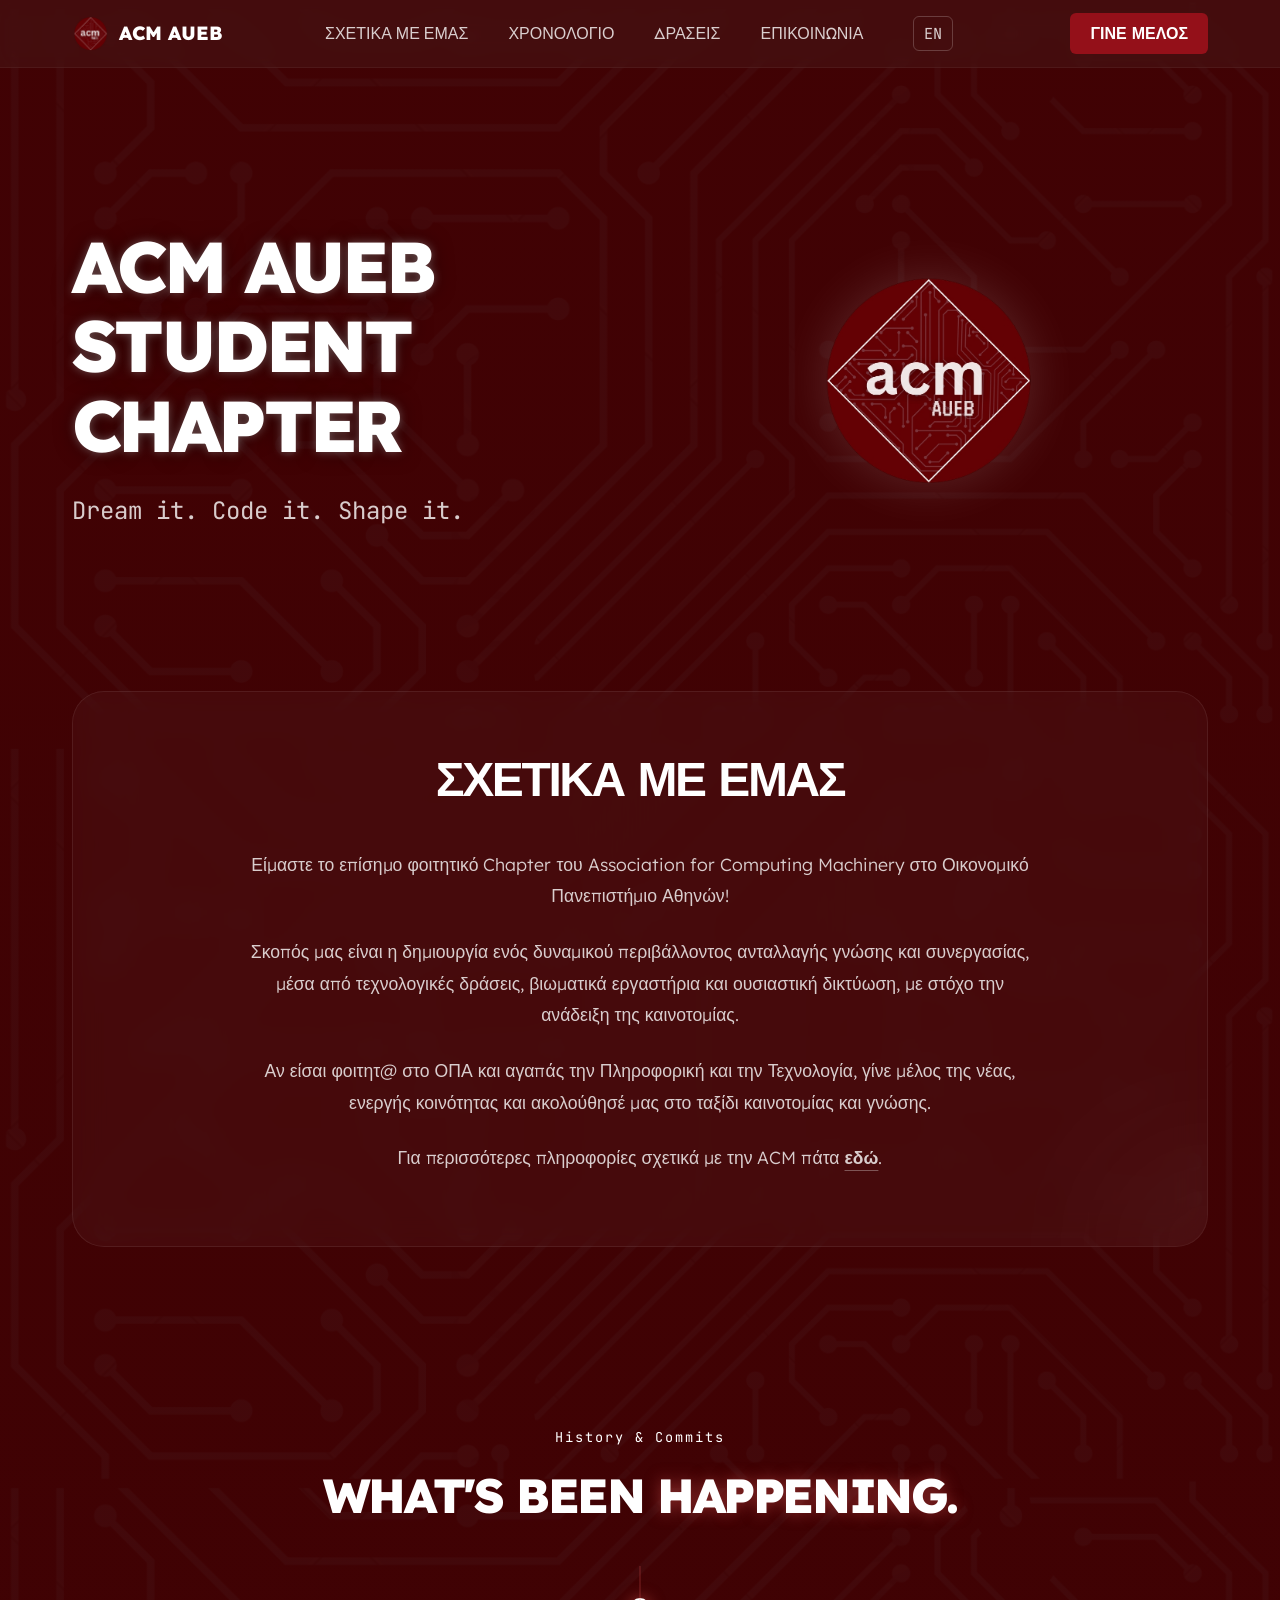
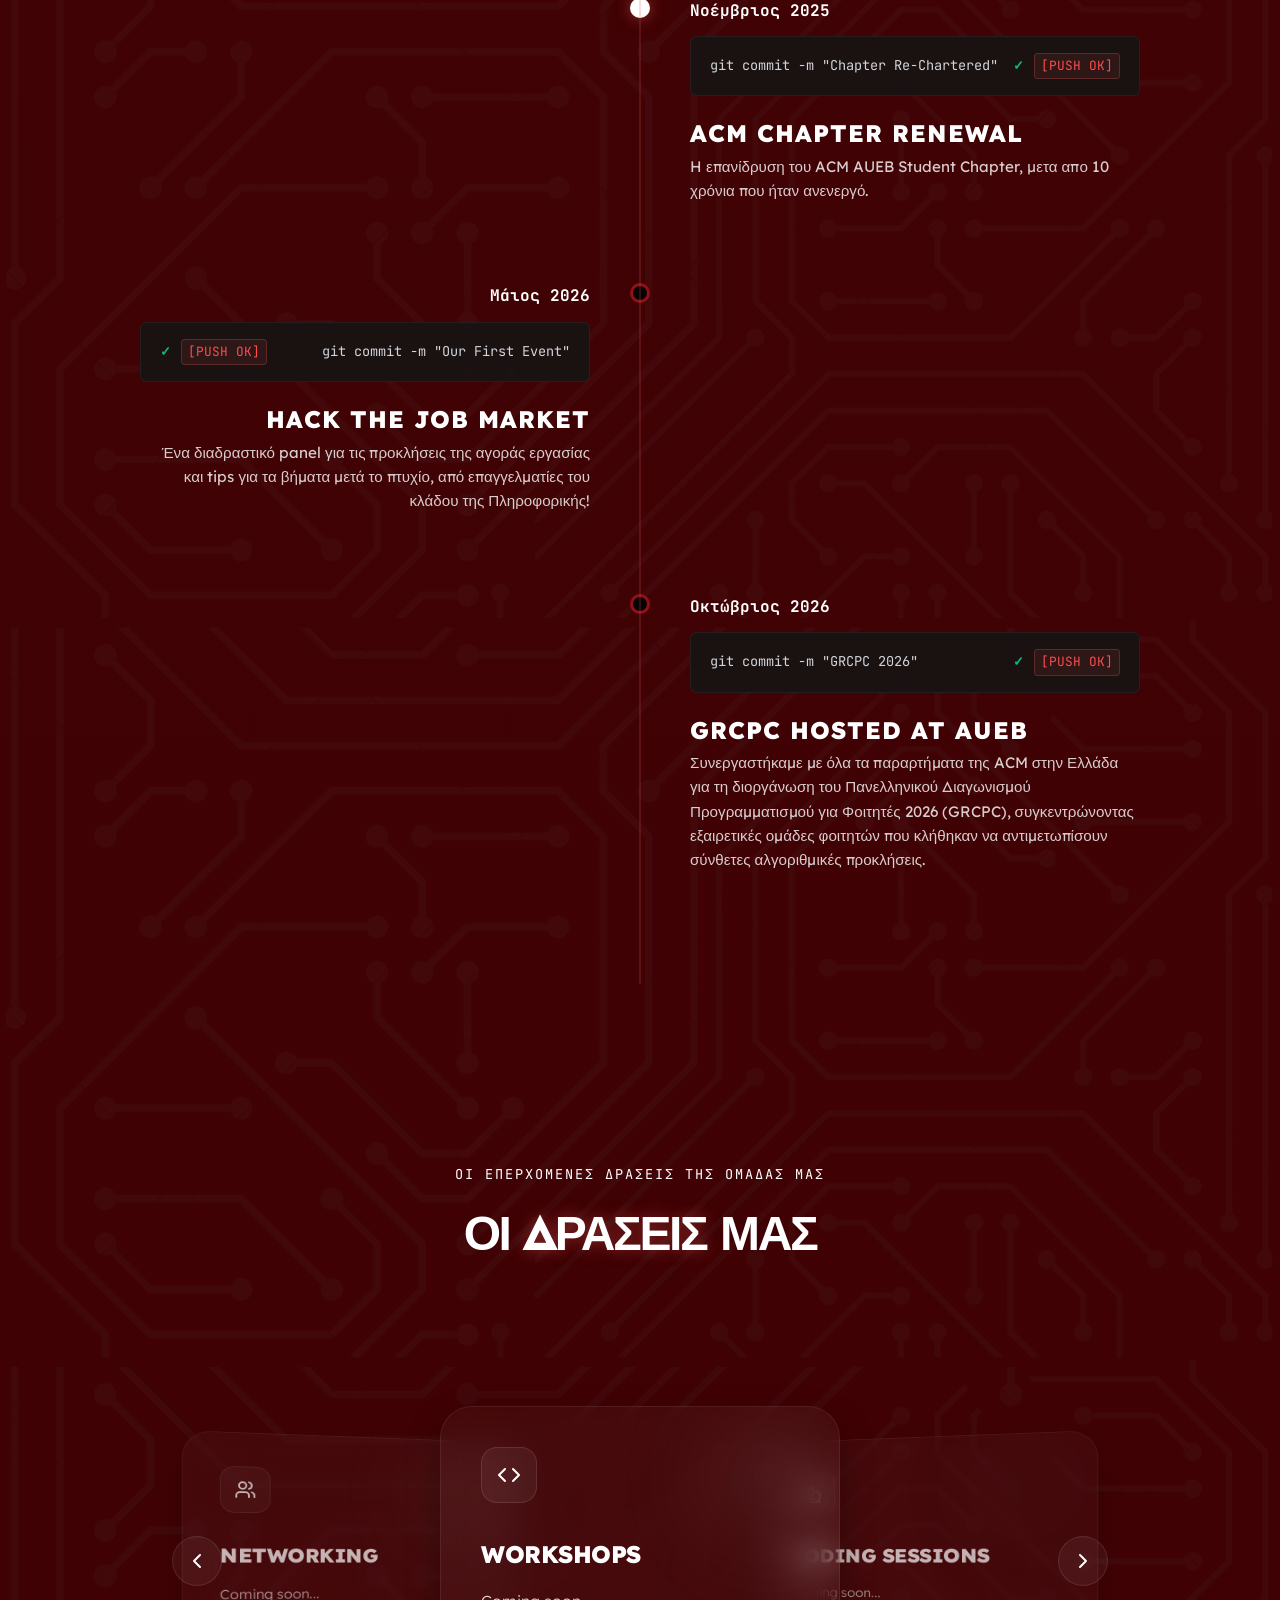
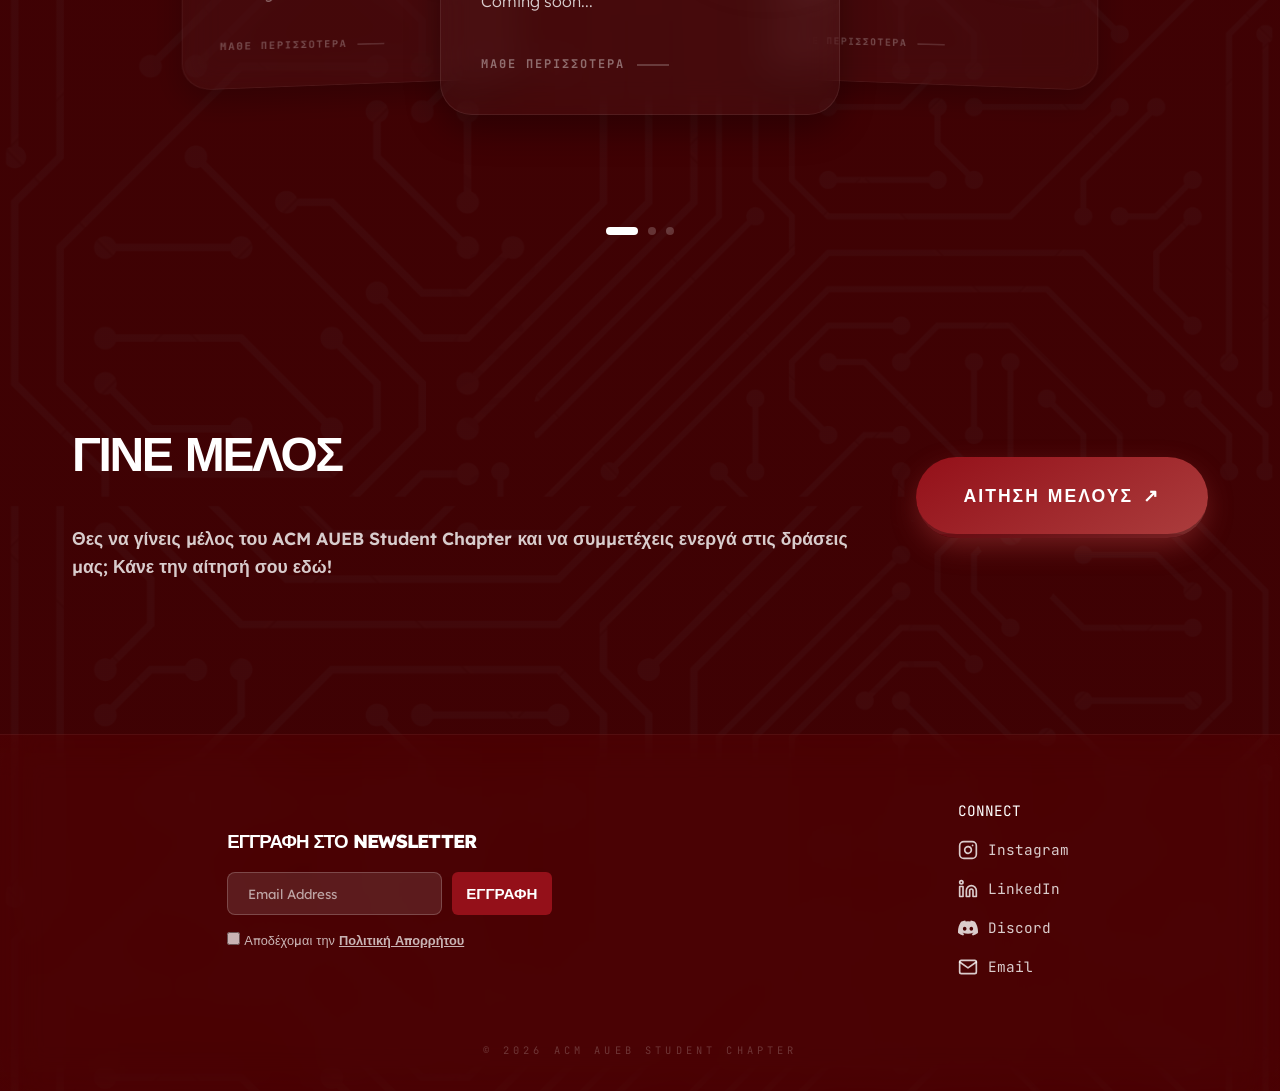
==== index.html @ 33756ae1 "Initial commit" ====
<!DOCTYPE html>
<html lang="el">
<head>
  <meta charset="UTF-8" />
  <meta name="viewport" content="width=device-width, initial-scale=1.0" />
  <meta name="description" content="ACM AUEB Student Chapter - Connecting students with technology." />
  <title>ACM AUEB Student Chapter</title>
  <link rel="preconnect" href="https://fonts.googleapis.com" />
  <link rel="preconnect" href="https://fonts.gstatic.com" crossorigin />
  <link href="https://fonts.googleapis.com/css2?family=JetBrains+Mono:wght@400;700&family=Lexend:wght@300;400;600;800;900&family=Inter:wght@300;400;600&display=swap" rel="stylesheet" />
  <link rel="stylesheet" href="style.css" />
</head>
<body>
  <nav id="navbar">
    <div class="nav-inner">
      <a href="#hero" class="nav-logo">
        <img src="public/logo.png" alt="ACM AUEB Logo" onerror="this.style.display='none'" />
        <span>ACM <span class="accent">AUEB</span></span>
      </a>
      <ul class="nav-links">
        <li><a href="#about" data-i18n="nav_about">ΣΧΕΤΙΚΑ ΜΕ ΕΜΑΣ</a></li>
        <li><a href="#events" data-i18n="nav_events">ΧΡΟΝΟΛΟΓΙΟ</a></li>
        <li><a href="#actions" data-i18n="nav_actions">ΔΡΑΣΕΙΣ</a></li>
        <li><a href="#contact" data-i18n="nav_contact">ΕΠΙΚΟΙΝΩΝΙΑ</a></li>
        <li><a href="#" class="lang-switch font-mono lang-toggle-btn">EN</a></li>
      </ul>
      <a href="#join" class="nav-cta glow-button" data-i18n="nav_join">ΓΙΝΕ ΜΕΛΟΣ</a>
      <button class="hamburger" id="hamburger" aria-label="Toggle mobile menu" aria-expanded="false">
        <span></span><span></span><span></span>
      </button>
    </div>
    <ul class="mobile-menu" id="mobile-menu" aria-hidden="true">
      <li><a href="#about" data-i18n="nav_about">ΣΧΕΤΙΚΑ ΜΕ ΕΜΑΣ</a></li>
      <li><a href="#events" data-i18n="nav_events">ΧΡΟΝΟΛΟΓΙΟ</a></li>
      <li><a href="#actions" data-i18n="nav_actions">ΔΡΑΣΕΙΣ</a></li>
      <li><a href="#contact" data-i18n="nav_contact">ΕΠΙΚΟΙΝΩΝΙΑ</a></li>
      <li><a href="#join" data-i18n="nav_join">ΓΙΝΕ ΜΕΛΟΣ</a></li>
      <li><a href="#" class="lang-switch-mobile font-mono lang-toggle-btn">EN</a></li>
    </ul>
  </nav>

  <section id="hero" class="hero-section">
    <div class="hero-layout reveal">
      <div class="hero-text-block">
        <h1 class="glow-text" data-i18n="hero_title">ACM AUEB Student Chapter</h1>
        <p><span class="hero-sub font-mono" data-i18n="hero_sub">Dream it. Code it. Shape it.</span></p>
      </div>
      <div class="hero-logo-block">
        <img src="public/logo.png" alt="ACM AUEB Image">
      </div>
    </div>
  </section>

  <section id="about">
    <div class="glass-card reveal relative-container">
      <div class="orb orb-red"></div>
      <div class="orb orb-white"></div>
      <div class="card-content">
        <h2 class="text-center" data-i18n="about_h2">ΣΧΕΤΙΚΑ ΜΕ ΕΜΑΣ</h2>
        <div class="about-text">
          <p data-i18n="about_p1">Είμαστε το επίσημο φοιτητικό Chapter του Association for Computing Machinery στο Οικονομικό Πανεπιστήμιο Αθηνών!</p>
          <p data-i18n="about_p2">Σκοπός μας είναι η δημιουργία ενός δυναμικού περιβάλλοντος ανταλλαγής γνώσης και συνεργασίας, μέσα από τεχνολογικές δράσεις, βιωματικά εργαστήρια και ουσιαστική δικτύωση, με στόχο την ανάδειξη της καινοτομίας.</p>
          <p data-i18n="about_p3">Αν είσαι φοιτητ@ στο ΟΠΑ και αγαπάς την Πληροφορική και την Τεχνολογία, γίνε μέλος της νέας, ενεργής κοινότητας και ακολούθησέ μας στο ταξίδι καινοτομίας και γνώσης.</p>
          <p class="pt-2"><span data-i18n="about_p4">Για περισσότερες πληροφορίες σχετικά με την ACM πάτα </span><a href="https://www.acm.org/" target="_blank" class="accent-link" data-i18n="about_link">εδώ</a>.</p>
        </div>
      </div>
    </div>
  </section>

  <section id="events">
    <div class="section-inner reveal">
      <p class="section-label font-mono text-center" data-i18n="events_label">History & Commits</p>
      <h2 class="text-center" data-i18n="events_title">What's been <span class="accent glow-text">happening.</span></h2>
      <div class="git-log-container">
        <div class="timeline-spine"></div>
        <div class="timeline-events" id="timeline-events"></div>
      </div>
    </div>
  </section>

  <section id="actions">
    <div class="section-inner reveal">
      <div class="text-center mb-5">
        <p class="section-label font-mono" data-i18n="actions_label">ΟΙ ΕΠΕΡΧΟΜΕΝΕΣ ΔΡΑΣΕΙΣ ΤΗΣ ΟΜΑΔΑΣ ΜΑΣ</p>
        <h2 data-i18n="actions_title">ΟΙ <span class="accent glow-text">ΔΡΑΣΕΙΣ</span> ΜΑΣ</h2>
      </div>

      <div class="stacked-cards-container">
        <button class="nav-btn prev-btn" aria-label="Previous card">
          <svg width="24" height="24" viewBox="0 0 24 24" fill="none" stroke="currentColor" stroke-width="2" stroke-linecap="round" stroke-linejoin="round"><polyline points="15 18 9 12 15 6"></polyline></svg>
        </button>

        <div class="cards-wrapper">
          <div class="stacked-card glass-card group card-active" data-index="0">
            <div class="card-glow glow-white"></div>
            <div class="icon-box">
              <svg xmlns="http://www.w3.org/2000/svg" width="24" height="24" viewBox="0 0 24 24" fill="none" stroke="currentColor" stroke-width="2" stroke-linecap="round" stroke-linejoin="round"><polyline points="16 18 22 12 16 6"></polyline><polyline points="8 6 2 12 8 18"></polyline></svg>
            </div>
            <h3>Workshops</h3>
            <p class="text-dim" data-i18n="card_soon">Coming soon...</p>
            <div class="card-link font-mono" data-i18n="card_more">ΜΑΘΕ ΠΕΡΙΣΣΟΤΕΡΑ<div class="link-line"></div></div>
          </div>
          <div class="stacked-card glass-card group card-right" data-index="1">
            <div class="card-glow glow-dark"></div>
            <div class="icon-box">
              <svg xmlns="http://www.w3.org/2000/svg" width="24" height="24" viewBox="0 0 24 24" fill="none" stroke="currentColor" stroke-width="2" stroke-linecap="round" stroke-linejoin="round"><path d="M6 18h8"></path><path d="M3 22h18"></path><path d="M14 22a7 7 0 1 0 0-14h-1"></path><path d="M9 14h2"></path><path d="M9 12a2 2 0 0 1-2-2V6h6v4a2 2 0 0 1-2 2Z"></path><path d="M12 6V3a1 1 0 0 0-1-1H9a1 1 0 0 0-1 1v3"></path></svg>
            </div>
            <h3>Coding Sessions</h3>
            <p class="text-dim" data-i18n="card_soon">Coming soon...</p>
            <div class="card-link font-mono" data-i18n="card_more">ΜΑΘΕ ΠΕΡΙΣΣΟΤΕΡΑ<div class="link-line"></div></div>
          </div>
          <div class="stacked-card glass-card group card-left" data-index="2">
            <div class="card-glow glow-white"></div>
            <div class="icon-box">
              <svg xmlns="http://www.w3.org/2000/svg" width="24" height="24" viewBox="0 0 24 24" fill="none" stroke="currentColor" stroke-width="2" stroke-linecap="round" stroke-linejoin="round"><path d="M16 21v-2a4 4 0 0 0-4-4H6a4 4 0 0 0-4 4v2"></path><circle cx="9" cy="7" r="4"></circle><path d="M22 21v-2a4 4 0 0 0-3-3.87"></path><path d="M16 3.13a4 4 0 0 1 0 7.75"></path></svg>
            </div>
            <h3>Networking</h3>
            <p class="text-dim" data-i18n="card_soon">Coming soon...</p>
            <div class="card-link font-mono" data-i18n="card_more">ΜΑΘΕ ΠΕΡΙΣΣΟΤΕΡΑ<div class="link-line"></div></div>
          </div>
        </div>

        <button class="nav-btn next-btn" aria-label="Next card">
          <svg width="24" height="24" viewBox="0 0 24 24" fill="none" stroke="currentColor" stroke-width="2" stroke-linecap="round" stroke-linejoin="round"><polyline points="9 18 15 12 9 6"></polyline></svg>
        </button>
      </div>

      <div class="card-indicators">
        <button class="indicator active" data-index="0"></button>
        <button class="indicator" data-index="1"></button>
        <button class="indicator" data-index="2"></button>
      </div>
    </div>
  </section>

  <section id="join" class="join-section reveal">
    <div class="join-content">
      <h2 data-i18n="join_h2">ΓΙΝΕ ΜΕΛΟΣ</h2>
      <p data-i18n="join_p">
        Θες να γίνεις μέλος του ACM AUEB Student Chapter και να συμμετέχεις ενεργά στις δράσεις μας; Κάνε την αίτησή σου εδώ!
      </p>
    </div>
    <a href="https://forms.gle/1RVQfXFzaRDGQJUe7" target="_blank" class="btn-mega glow-button" data-i18n="join_btn">
      ΑΙΤΗΣΗ ΜΕΛΟΥΣ <span class="arrow">↗</span>
    </a>
  </section>

  <footer id="contact" class="glass-footer">
    <div class="footer-inner">
      <div class="footer-brand">

        <section id="newsletter" class="newsletter-section">
          <div>
            <h3 data-i18n="nl_h3">Εγγραφή στο Newsletter</h3>
            
            <iframe name="hidden_iframe" id="hidden_iframe" style="display:none;" onload="if(submitted) { document.getElementById('success-msg').style.display='block'; document.getElementById('nl-form').style.display='none'; }"></iframe>

            <form id="nl-form" action="https://4b8c83bb.sibforms.com/serve/[base64]" method="POST" target="hidden_iframe" onsubmit="submitted=true;">
              <div class="newsletter-form">
                <input type="email" name="EMAIL" placeholder="Email Address" data-i18n="nl_placeholder" pattern="[a-zA-Z0-9._%+\-]+@[a-zA-Z0-9.\-]+\.[a-zA-Z]{2,}$" required>
                <button type="submit" class="glow-button" data-i18n="nl_btn">ΕΓΓΡΑΦΗ</button>
              </div>

              <p class="agree-terms" id="nl-terms">
                <input type="checkbox" name="subscribe" required> 
                <span data-i18n="nl_terms_text">Αποδέχομαι την </span><a href="policy.html" target="_blank" style="text-decoration: underline; color: var(--text-primary); font-weight: bold;" data-i18n="nl_terms_link">Πολιτική Απορρήτου</a>
              </p>
            </form>

            <p id="success-msg" style="display:none; color: #4598ec; font-weight: bold; margin-top: 15px;" data-i18n="nl_success">
              Σε ευχαριστούμε για την εγγραφή σου! Παρακαλώ έλεγξε το email σου για να επιβεβαιώσεις την εγγραφή σου.
            </p>
          </div>
        </section>
        <script>var submitted = false;</script>

      </div>

      <div class="footer-social font-mono">
        <span class="text-white font-bold">CONNECT</span>
        <a href="https://www.instagram.com/acm.aueb" target="_blank" class="social-link">
          <svg xmlns="http://www.w3.org/2000/svg" width="20" height="20" viewBox="0 0 24 24" fill="none" stroke="currentColor" stroke-width="2" stroke-linecap="round" stroke-linejoin="round"><rect x="2" y="2" width="20" height="20" rx="5" ry="5"></rect><path d="M16 11.37A4 4 0 1 1 12.63 8 4 4 0 0 1 16 11.37z"></path><line x1="17.5" y1="6.5" x2="17.51" y2="6.5"></line></svg>
          Instagram
        </a>
        <a href="https://www.linkedin.com/company/acm-aueb-student-chapter/" target="_blank" class="social-link">
          <svg xmlns="http://www.w3.org/2000/svg" width="20" height="20" viewBox="0 0 24 24" fill="none" stroke="currentColor" stroke-width="2" stroke-linecap="round" stroke-linejoin="round"><path d="M16 8a6 6 0 0 1 6 6v7h-4v-7a2 2 0 0 0-2-2 2 2 0 0 0-2 2v7h-4v-7a6 6 0 0 1 6-6z"></path><rect x="2" y="9" width="4" height="12"></rect><circle cx="4" cy="4" r="2"></circle></svg>
          LinkedIn
        </a>
        <a href="https://discord.gg/B966SG9Pnj" target="_blank" class="social-link">
          <svg class="discord-icon" xmlns="http://www.w3.org/2000/svg" width="20" height="20" viewBox="0 0 24 24" fill="currentColor"><path d="M20.317 4.37a19.791 19.791 0 0 0-4.885-1.515.074.074 0 0 0-.079.037c-.21.375-.444.864-.608 1.25a18.27 18.27 0 0 0-5.487 0 12.64 12.64 0 0 0-.617-1.25.077.077 0 0 0-.079-.037A19.736 19.736 0 0 0 3.677 4.37a.07.07 0 0 0-.032.027C.533 9.046-.32 13.58.099 18.057a.082.082 0 0 0 .031.057 19.9 19.9 0 0 0 5.993 3.03.078.078 0 0 0 .084-.028c.462-.63.874-1.295 1.226-1.994a.076.076 0 0 0-.041-.106 13.107 13.107 0 0 1-1.872-.892.077.077 0 0 1-.008-.128 10.2 10.2 0 0 0 .372-.292.074.074 0 0 1 .077-.01c3.928 1.793 8.18 1.793 12.062 0a.074.074 0 0 1 .078.01c.12.098.246.198.373.292a.077.077 0 0 1-.006.127 12.299 12.299 0 0 1-1.873.892.077.077 0 0 0-.041.107c.36.698.772 1.362 1.225 1.993a.076.076 0 0 0 .084.028 19.839 19.839 0 0 0 6.002-3.03.077.077 0 0 0 .032-.054c.5-5.177-.838-9.674-3.549-13.66a.061.061 0 0 0-.031-.028zM8.02 15.33c-1.183 0-2.157-1.085-2.157-2.419 0-1.333.956-2.419 2.157-2.419 1.21 0 2.176 1.096 2.157 2.42 0 1.333-.956 2.418-2.157 2.418zm7.975 0c-1.183 0-2.157-1.085-2.157-2.419 0-1.333.955-2.419 2.157-2.419 1.21 0 2.176 1.096 2.157 2.42 0 1.333-.946 2.418-2.157 2.418z" />
          </svg>
          Discord
        </a>
        <a href="mailto:acmchapter@aueb.gr" class="social-link">
          <svg xmlns="http://www.w3.org/2000/svg" width="20" height="20" viewBox="0 0 24 24" fill="none" stroke="currentColor" stroke-width="2" stroke-linecap="round" stroke-linejoin="round"><path d="M4 4h16c1.1 0 2 .9 2 2v12c0 1.1-.9 2-2 2H4c-1.1 0-2-.9-2-2V6c0-1.1.9-2 2-2z"></path><polyline points="22,6 12,13 2,6"></polyline></svg>
          Email
        </a>
      </div>
    </div>
    <div class="footer-copyright font-mono">
      © 2026 ACM AUEB STUDENT CHAPTER
    </div>
  </footer>

  <script src="script.js" defer></script>
</body>
</html>
---- style.css ----
:root {
  --color-space-black: #080303; 
  --color-acm-red: #941019; /*#cc0000*/
  /*--color-acm-bright: #ffffff; #ff6666 */
  --text-primary: #ffffff;
  --text-dim: rgba(255, 255, 255, 0.8);
  --font-sans: 'Lexend', sans-serif;
  --font-mono: 'JetBrains Mono', monospace;
  --transition: all 0.3s ease;
}

/* ─── RESET & BASE ─── */
* { box-sizing: border-box; margin: 0; padding: 0; }
html { scroll-behavior: smooth; }

body {
  background-color: var(--color-space-black);
  background-image: linear-gradient(rgba(10, 2, 2, 0.4), rgba(5, 1, 1, 0.4)), url('public/background for website.png'); 
  
  /* --- ΟΙ ΔΙΟΡΘΩΣΕΙΣ ΓΙΑ ΤΗΝ ΕΙΚΟΝΑ --- */
  background-size: 100% auto; 
  background-repeat: repeat; 
  background-attachment: scroll; 
  background-position: top center;
  
  color: var(--text-primary);
  font-family: var(--font-sans);
  line-height: 1.6;
  overflow-x: hidden;
}

/* ΠΡΟΣΘΗΚΗ: Ο μηχανισμός που κάνει τα χρώματα του background να "ρέουν" αργά */
@keyframes gradientBackground {
  0% { background-position: 0% 50%; }
  50% { background-position: 100% 50%; }
  100% { background-position: 0% 50%; }
}

/* ─── CUSTOM SCROLLBAR ─── */
::-webkit-scrollbar { width: 8px; }
::-webkit-scrollbar-track { background: var(--color-space-black); }
::-webkit-scrollbar-thumb { background: rgba(255,255,255,0.2); border-radius: 10px; }
::-webkit-scrollbar-thumb:hover { background: rgba(255,255,255,0.4); }

/* ─── TYPOGRAPHY & GLOWS ─── */
h1, h2, h3, h4 { font-family: var(--font-sans); font-weight: 800; text-transform: uppercase; letter-spacing: -0.05em; }
h1 { font-size: clamp(2.5rem, 6vw, 4.5rem); line-height: 1.1; margin-bottom: 1rem; }
h2 { font-size: clamp(2rem, 5vw, 3rem); margin-bottom: 2rem; }
.font-mono { font-family: var(--font-mono); }
.text-dim { color: var(--text-dim); }
.text-center { text-align: center; }
.mb-5 { margin-bottom: 2.5rem; }

.accent { color: var(--text-primary); }
.section-label { font-size: 0.85rem; color: var(--text-primary); letter-spacing: 2px; display: block; margin-bottom: 0.5rem; }

.glow-text { text-shadow: 0 0 10px rgba(255, 255, 255, 0.3), 0 0 20px rgba(0, 0, 0, 0.5); }
.accent.glow-text { text-shadow: 0 0 15px rgba(212, 83, 79, 0.5); }

/* ─── LAYOUT & UTILITIES ─── */
section, footer, h1, h2, h3,[id], p {
  scroll-margin-top: 90px;
}

section { 
  padding: clamp(4rem, 10vh, 8rem) 2rem; 
  max-width: 1200px; 
  margin: 0 auto; 
}

.reveal { opacity: 0; transform: translateY(30px); transition: opacity 0.8s ease, transform 0.8s ease; }
.reveal.visible { opacity: 1; transform: translateY(0); }

/* ─── NAVIGATION ─── */
#navbar {
  position: fixed; top: 0; width: 100%; z-index: 1000;
  background: rgba(72, 23, 23, 0.558); backdrop-filter: blur(12px); border-bottom: 1px solid rgba(255,255,255,0.05);
}
#navbar .nav-inner { max-width: 1200px; margin: 0 auto; display: flex; justify-content: space-between; align-items: center; padding: 0.8rem 2rem; }
.nav-logo { display: flex; align-items: center; gap: 10px; text-decoration: none; color: white; font-weight: 800; font-size: 1.2rem; }
.nav-logo img { height: 35px; width: auto; object-fit: contain; }
.nav-links { display: flex; list-style: none; gap: 2.5rem; }
.nav-links a { text-decoration: none; color: var(--text-dim); font-weight: 400; transition: var(--transition); }
.nav-links a.active, .nav-links a:hover { color: white; }
.nav-cta { background: var(--color-acm-red); padding: 8px 20px; border-radius: 6px; text-decoration: none; color: white; font-weight: 600; transition: var(--transition); }
.nav-cta:hover { background: rgb(212, 83, 79); box-shadow: 0 0 15px rgba(212, 83, 79, 0.4); }

.hamburger { display: none; cursor: pointer; background: none; border: none; }
.hamburger span { display: block; width: 22px; height: 2px; background: white; margin: 4px 0; transition: 0.3s; }
.mobile-menu { display: none; }


/* ─── NEW HERO SECTION (FLEXBOX) ─── */
.hero-section { 
  min-height: 75vh; 
  display: flex; 
  align-items: center; 
  justify-content: center; 
  padding-top: 100px; 
}

.hero-layout {
  display: flex;
  align-items: center;       
  justify-content: space-between; 
  width: 100%;
  max-width: 1200px;
  margin: 0 auto;
  gap: 1rem;                 
}

.hero-text-block {
  flex: 1;
  text-align: left;          
}

.hero-text-block h1 {
  margin-bottom: 1.5rem;     
}

.hero-sub { 
  font-size: clamp(1rem, 2vw, 1.5rem); 
  color: var(--text-dim); 
  display: block; 
  letter-spacing: 0; 
  line-height: 1.8;
}

.hero-logo-block {
  flex: 1;
  display: flex;
  justify-content: center;   
}

.hero-logo-block img {
  max-width: 100%;
  height: 220px; 
  width: auto; 
  filter: drop-shadow(0 0 25px rgba(255, 255, 255, 0.15));
}


/* ─── GLASSMORPHISM CARDS (About Section) ─── */
.glass-card {
  background: rgba(255, 255, 255, 0.03);
  backdrop-filter: blur(16px);
  -webkit-backdrop-filter: blur(16px);
  border: 1px solid rgba(255, 255, 255, 0.08);
  border-radius: 2rem;
  padding: 3rem;
  position: relative;
  overflow: hidden;
}

.relative-container { position: relative; }
.orb { position: absolute; border-radius: 50%; filter: blur(80px); z-index: 0; opacity: 0.5; }
.orb-red { display: none; }
.orb-white { width: 200px; height: 200px; background: rgba(255,255,255,0.1); bottom: -100px; right: -100px; }
.card-content { position: relative; z-index: 10; }

.about-text { font-size: 1.1rem; color: var(--text-dim); line-height: 1.8; font-weight: 300; max-width: 800px; margin: 0 auto; text-align: center; }
.about-text p { margin-bottom: 1.5rem; }
.accent-link { color: var(--text-dim); font-weight: 800; text-decoration: underline; text-underline-offset: 6px; text-decoration-color: rgba(255,255,255,0.3); transition: var(--transition); }
.accent-link:hover { color: white; text-decoration-color: white; }

/* ─── TERMINAL TIMELINE (Centered) ─── */
.git-log-container { position: relative; padding: 2rem 0; max-width: 1000px; margin: 0 auto; }

.timeline-spine { 
  position: absolute; left: 50%; top: 0; bottom: 0; 
  width: 2px; background-color: rgba(212, 83, 79, 0.2); 
  transform: translateX(-50%); z-index: 1; 
}

.timeline-event { position: relative; display: flex; margin-bottom: 5rem; width: 100%; }
.timeline-event .event-content { width: calc(50% - 50px); }

.timeline-event .timeline-node { 
  position: absolute; left: 50%; top: 0; width: 20px; height: 20px; 
  border: 3px solid var(--color-acm-red); border-radius: 50%; 
  background-color: var(--color-space-black); z-index: 2; 
  transition: var(--transition); transform: translateX(-50%); 
}
.timeline-event.active .timeline-node { background-color: var(--text-primary); border-color: var(--text-primary); box-shadow: 0 0 15px rgba(212, 83, 79, 0.6); }

/* Left/Right Alternation */
.timeline-event:nth-child(odd) { justify-content: flex-end; }
.timeline-event:nth-child(even) { justify-content: flex-start; text-align: right; }
.timeline-event:nth-child(even) .command-box { flex-direction: row-reverse; }

/* Timeline Typography */
.event-date { font-family: var(--font-mono); color: white; font-weight: 700; margin-bottom: 0.8rem; font-size: 1rem; }
.event-title { font-size: 1.5rem; color: var(--text-primary); margin: 1.5rem 0 0.5rem; text-transform: uppercase; letter-spacing: 1px; }
.event-description { color: var(--text-dim); line-height: 1.6; font-size: 0.95rem; }

/* Command Box */
.command-box { 
  background: rgba(20, 20, 20, 0.85); backdrop-filter: blur(8px);
  padding: 1rem 1.2rem; border-radius: 6px; 
  border: 1px solid rgba(255, 255, 255, 0.05);
  display: flex; justify-content: space-between; align-items: center;
  flex-wrap: wrap; gap: 10px;
}
.command-text { font-family: var(--font-mono); color: #d1d5db; font-size: 0.85rem; }
.command-status { display: flex; align-items: center; gap: 10px; font-family: var(--font-mono); font-size: 0.8rem; }
.status-check { color: #10b981; font-weight: 900; }
.status-tag { color: #ff4d4d; background: rgba(212, 83, 79, 0.1); padding: 2px 6px; border-radius: 4px; border: 1px solid rgba(212, 83, 79, 0.3); }


/* ─── STACKED CARDS CAROUSEL*/
.stacked-cards-container {
  position: relative;
  height: 500px;
  display: flex;
  align-items: center;
  justify-content: center;
  margin: 2rem auto;
  max-width: 1000px;
  perspective: 1000px; 
}

.cards-wrapper {
  position: relative;
  width: 100%;
  max-width: 400px;
  height: 100%;
  display: flex;
  align-items: center;
  justify-content: center;
  transform-style: preserve-3d;
}

.stacked-card {
  position: absolute;
  width: 100%;
  padding: 2.5rem;
  transition: all 0.6s cubic-bezier(0.25, 0.8, 0.25, 1);
  display: flex;
  flex-direction: column;
  align-items: flex-start;
  will-change: transform, opacity;
  box-shadow: 0 15px 35px rgba(0, 0, 0, 0.3);
}

/* ─── CLASS STATES ΠΟΥ ΕΛΕΓΧΕΙ ΤΟ JS ─── */
.card-active {
  transform: translateX(0) scale(1) rotateY(0);
  opacity: 1;
  z-index: 20;
  pointer-events: auto; /* Μόνο η μεσαία κάρτα πατιέται */
}

.card-left {
  transform: translateX(-70%) scale(0.8) rotateY(15deg);
  opacity: 0.7;
  z-index: 10;
  pointer-events: none;
}

.card-right {
  transform: translateX(70%) scale(0.8) rotateY(-15deg);
  opacity: 0.7;
  z-index: 10;
  pointer-events: none;
}

/* ─── ΚΟΥΜΠΙΑ ΚΑΙ INDICATORS ─── */
.nav-btn {
  position: absolute; top: 50%; transform: translateY(-50%); z-index: 30;
  background: rgba(255, 255, 255, 0.05); border: 1px solid rgba(255, 255, 255, 0.1); color: white;
  width: 50px; height: 50px; border-radius: 50%; display: flex; align-items: center; justify-content: center;
  cursor: pointer; transition: var(--transition);
}
.nav-btn:hover { background: rgba(255, 255, 255, 0.15); border-color: white; transform: translateY(-50%) scale(1.1); }
.prev-btn { left: 0; }
.next-btn { right: 0; }
@media (min-width: 769px) { 
  .prev-btn { left: 2rem; } 
  .next-btn { right: 2rem; } 
}

.card-indicators { display: flex; justify-content: center; gap: 10px; margin-top: -1rem; z-index: 20; position: relative;}
.indicator { width: 8px; height: 8px; border-radius: 50%; background: rgba(255, 255, 255, 0.2); border: none; cursor: pointer; transition: all 0.3s ease; }
.indicator.active { width: 32px; border-radius: 4px; background: white; }

/* ─── ΕΣΩΤΕΡΙΚΑ ΣΤΥΛ ΚΑΡΤΑΣ ─── */
.card-glow { position: absolute; top: 0; right: 0; width: 140px; height: 140px; border-radius: 50%; filter: blur(55px); opacity: 0.08; transition: opacity 0.4s; pointer-events: none; }
.stacked-card.card-active:hover .card-glow { opacity: 0.2; }
.glow-white { background: linear-gradient(to bottom right, #ffffff, #aaaaaa); }
.glow-dark { background: linear-gradient(to bottom right, #777777, #111111); }
.icon-box { width: 56px; height: 56px; border-radius: 16px; background: rgba(255,255,255,0.05); border: 1px solid rgba(255,255,255,0.1); display: flex; align-items: center; justify-content: center; margin-bottom: 2rem; transition: border-color 0.4s; }
.stacked-card.card-active:hover .icon-box { border-color: rgba(255,255,255,0.5); }
.icon-box svg { color: white; transition: transform 0.4s; }
.stacked-card.card-active:hover .icon-box svg { transform: scale(1.1); }
.stacked-card h3 { font-size: 1.5rem; margin-bottom: 1rem; letter-spacing: -0.02em; }
.stacked-card p { flex-grow: 1; margin-bottom: 2.5rem; font-weight: 300; }
.card-link { display: flex; align-items: center; gap: 12px; font-size: 0.75rem; font-weight: 700; letter-spacing: 2px; color: rgba(255,255,255,0.4); text-transform: uppercase; transition: color 0.4s; cursor: pointer; }
.stacked-card.card-active:hover .card-link { color: white; }
.link-line { width: 32px; height: 2px; background: rgba(255,255,255,0.2); transition: width 0.4s, background 0.4s; }
.stacked-card.card-active:hover .link-line { width: 48px; background: white; }


/* ─── JOIN SECTION ─── */
.join-section { display: flex; justify-content: space-between; align-items: center; gap: 4rem; flex-wrap: wrap; }
.join-content { flex: 1; min-width: 300px; }
.join-content p { font-size: 1.1rem; color: var(--text-dim); font-weight: 600; }

.btn-mega {
  background: linear-gradient(150deg, var(--color-acm-red), #ab3d3d);
  color: white; padding: 1.5rem 3rem; border-radius: 50px;
  font-weight: 900; font-size: 1.1rem; letter-spacing: 2px; text-decoration: none;
  border-bottom: 4px solid rgba(0,0,0,0.3);
  display: flex; align-items: center; gap: 10px;
  box-shadow: 0 10px 30px -5px rgba(212, 83, 79, 0.4);
  transition: all 0.3s cubic-bezier(0.4, 0, 0.2, 1);
}
.btn-mega:hover { transform: translateY(-5px) scale(1.02); box-shadow: 0 20px 40px -10px rgba(212, 83, 79, 0.6); }

/* ─── FOOTER ─── */
.glass-footer { background: rgba(139, 0, 0, 0.15); backdrop-filter: blur(20px); border-top: 1px solid rgba(255,255,255,0.05); padding: 4rem 2rem 2rem; margin-top: 4rem; }
.footer-inner { max-width: 1200px; margin: 0 auto; display: flex; justify-content: space-around; flex-wrap: wrap; gap: 3rem; margin-bottom: 4rem; }
.footer-brand { display: flex; align-items: center; gap: 2rem; max-width: 400px; }
.footer-brand img { width: 80px; height: 80px; object-fit: contain; }
.footer-social { display: flex; flex-direction: column; gap: 1rem; font-size: 0.9rem; }
.footer-social a { color: var(--text-dim); text-decoration: none; transition: color 0.3s; }
.footer-social a:hover { color: white; }
.footer-copyright { text-align: center; font-size: 0.65rem; letter-spacing: 0.4em; color: rgba(255,255,255,0.2); }

/* --- Στοίχιση Εικονιδίων και Κειμένου στα Social Links --- */
.social-link {
  display: flex;
  align-items: center;
  gap: 10px; 
  transition: all 0.3s ease;
}
.social-link:hover svg {
  stroke: var(--text-primary);
  transform: scale(1.1);
}
.social-link:hover .discord-icon {
  fill: var(--text-primary);
}


/* ─── PADDING ADJUSTMENTS ─── */
#hero {
  padding-bottom: 1rem; 
}
#about {
  padding-top: 1rem; 
}


/* ─── RESPONSIVENESS (All Mobile Rules Grouped Here) ─── */
@media (max-width: 768px) {
  /* Nav & Footer */
  .nav-links, .nav-cta { display: none !important; }

  .hamburger { display: block; }
  .mobile-menu { 
    position: absolute; 
    top: 100%; 
    left: 0; 
    width: 100%; 
    background: rgba(40, 10, 10, 0.95); 
    backdrop-filter: blur(12px);
    padding: 2rem; 
    border-bottom: 1px solid rgba(255,255,255,0.1); 
  }
  .mobile-menu.active { display: block; }
  .mobile-menu li { margin-bottom: 1.5rem; text-align: center; list-style: none; }
  .mobile-menu a { text-decoration: none; color: white; font-size: 1.1rem; }
  .join-section { flex-direction: column; text-align: center; }
  .footer-inner { flex-direction: column; align-items: center; text-align: center; }
  .footer-brand { flex-direction: column; }
  
  /* Hero Flexbox Override */
  .hero-layout {
    flex-direction: column;
    text-align: center;
    gap: 2.5rem;
  }
  .hero-text-block {
    text-align: center;
  }
  .hero-logo-block img {
    width: 280px; 
  }

  /* Cards Override */
  .card-left { transform: translateX(-40%) scale(0.8) rotateY(0); }
  .card-right { transform: translateX(40%) scale(0.8) rotateY(0); }

  /* Timeline Override */
  .timeline-spine { left: 20px; transform: none; }
  .timeline-event .timeline-node { left: 20px; transform: translateX(-50%); }
  .timeline-event:nth-child(odd), .timeline-event:nth-child(even) { justify-content: flex-end; text-align: left; }
  .timeline-event .event-content { width: calc(100% - 50px); }
  .timeline-event:nth-child(even) .command-box { flex-direction: row; }
}




/* --- NEWSLETTER SECTION --- */
.newsletter-section {
  padding: 0.1rem 1rem;
  display: flex;
  justify-content: center;
  align-items: center;
}


.newsletter-form {
  display: flex;
  gap: 10px;
  margin-top: 1rem;
  justify-content: center;
}

.newsletter-form input {
  padding: 12px 20px;
  border-radius: 8px;
  border: 1px solid rgba(255, 255, 255, 0.2);
  background: rgba(255, 255, 255, 0.1);
  color: #fff;
  outline: none;
  flex: 1;
  max-width: 350px;
  font-family: inherit;
}

.newsletter-form input::placeholder {
  color: rgba(255, 255, 255, 0.6);
}

.agree-terms {
  font-size: 0.8rem;
  margin-top: 15px;
  opacity: 0.7;
}

/* Ανταπόκριση για κινητά (Mobile Responsiveness) */
@media (max-width: 600px) {
  .newsletter-form {
    flex-direction: column;
    align-items: center;
  }
  .newsletter-form input {
    width: 100%;
    max-width: 100%;
  }
  .newsletter-form button {
    width: 100%;
  }
}

  /* --- Στυλ για το κουμπί του Newsletter (Ίδια εμφάνιση με το ΓΙΝΕ ΜΕΛΟΣ) --- */
.newsletter-form button {
  background: var(--color-acm-red);
  color: white;
  font-family: inherit;
  font-weight: 600;
  font-size: 0.95rem;
  padding: 12px 14px; /* 12px για να έχει ακριβώς το ίδιο ύψος με το πεδίο του email δίπλα του */
  border: none;
  border-radius: 6px;
  cursor: pointer;
  transition: var(--transition);
  white-space: nowrap; /* Αποτρέπει την αλλαγή γραμμής στο κείμενο του κουμπιού */
}
.newsletter-form button:hover {
  background: rgb(212, 83, 79);
  box-shadow: 0 0 15px rgba(212, 83, 79, 0.4);
  transform: translateY(-2px); 
}



/* --- LANGUAGE SWITCHER --- */
.lang-switch {
  color: var(--text-dim);
  text-decoration: none;
  font-size: 0.95rem;
  font-weight: 700;
  margin-right: 15px;
  margin-left: 10px;
  padding: 6px 10px;
  border: 1px solid rgba(255, 255, 255, 0.2);
  border-radius: 6px;
  transition: var(--transition);
}

.lang-switch:hover {
  color: white;
  border-color: white;
  background: rgba(255, 255, 255, 0.1);
}

.lang-switch-mobile {
  display: inline-block;
  margin-top: 1rem;
  padding: 8px 16px;
  background: rgba(255, 255, 255, 0.1);
  border-radius: 6px;
  border: 1px solid rgba(255, 255, 255, 0.2);
}

@media (max-width: 900px) {
  .lang-switch {
    margin-right: 10px;
  }
}
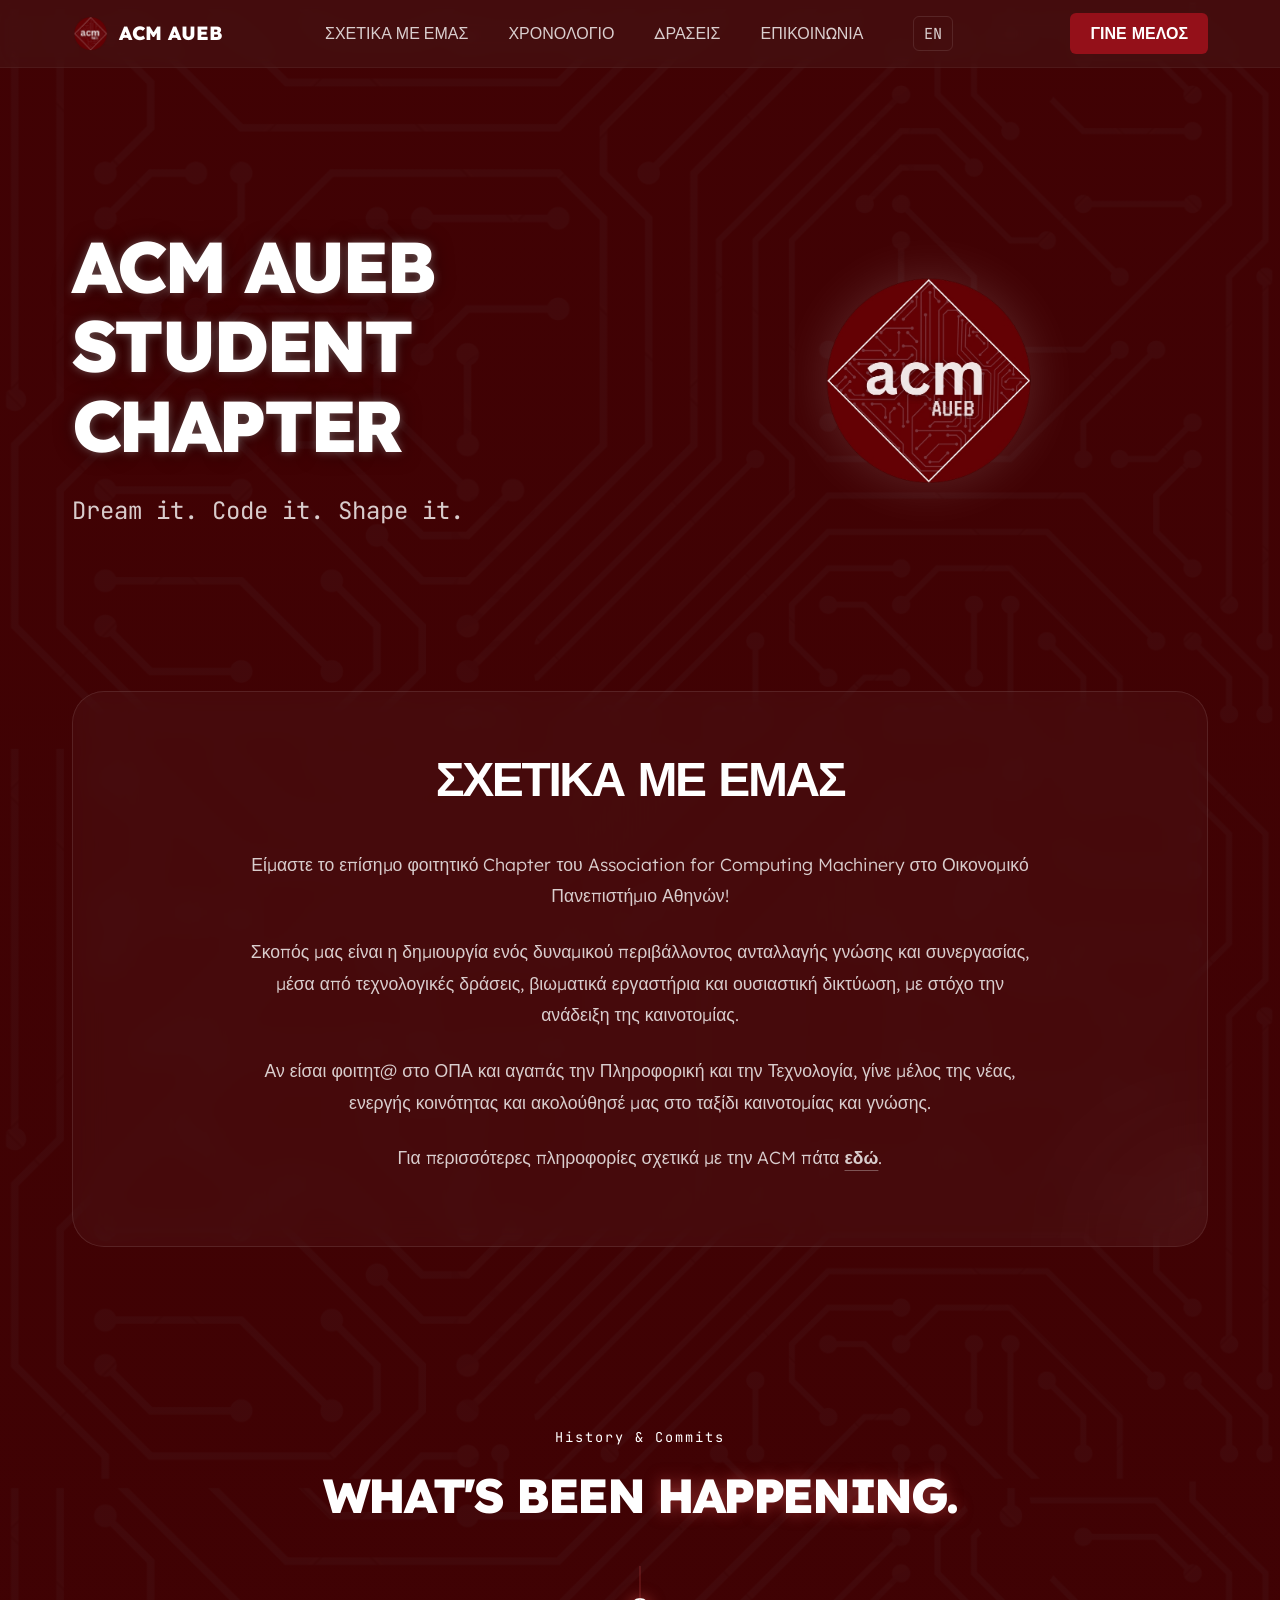
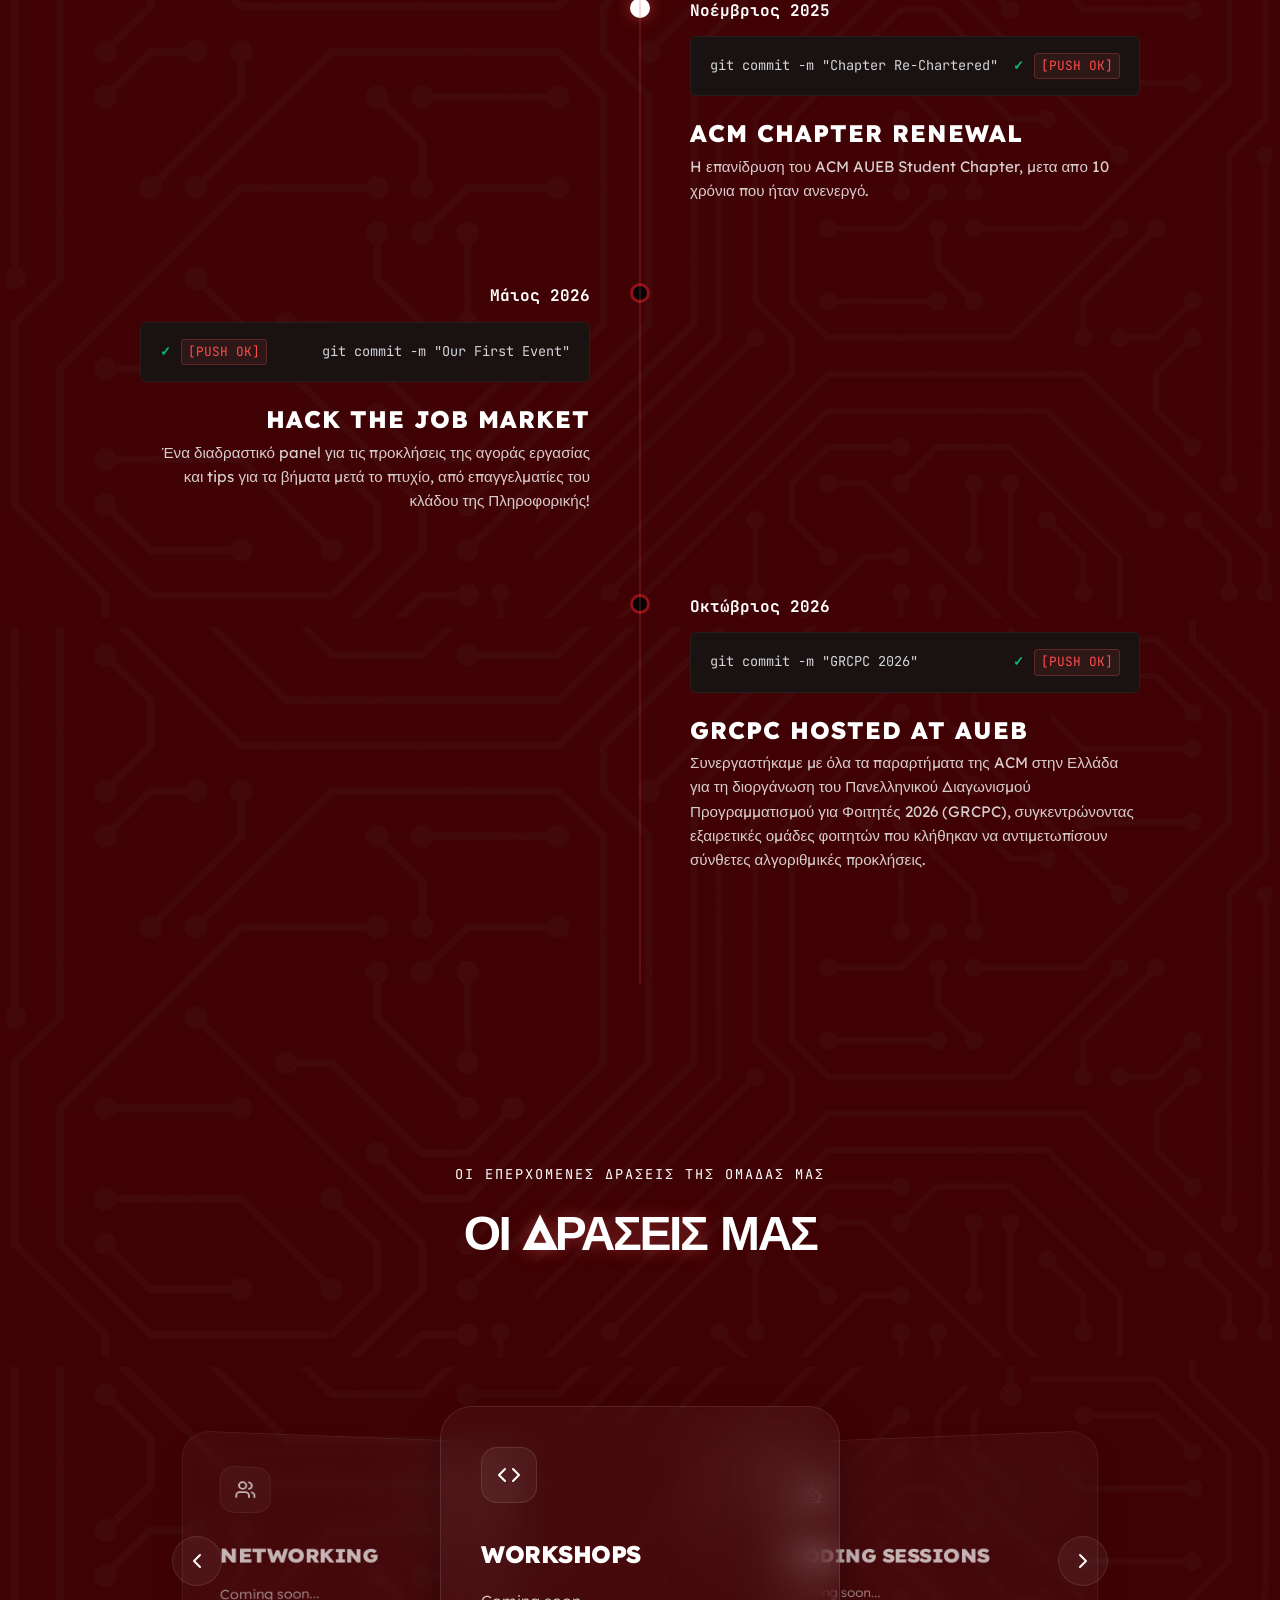
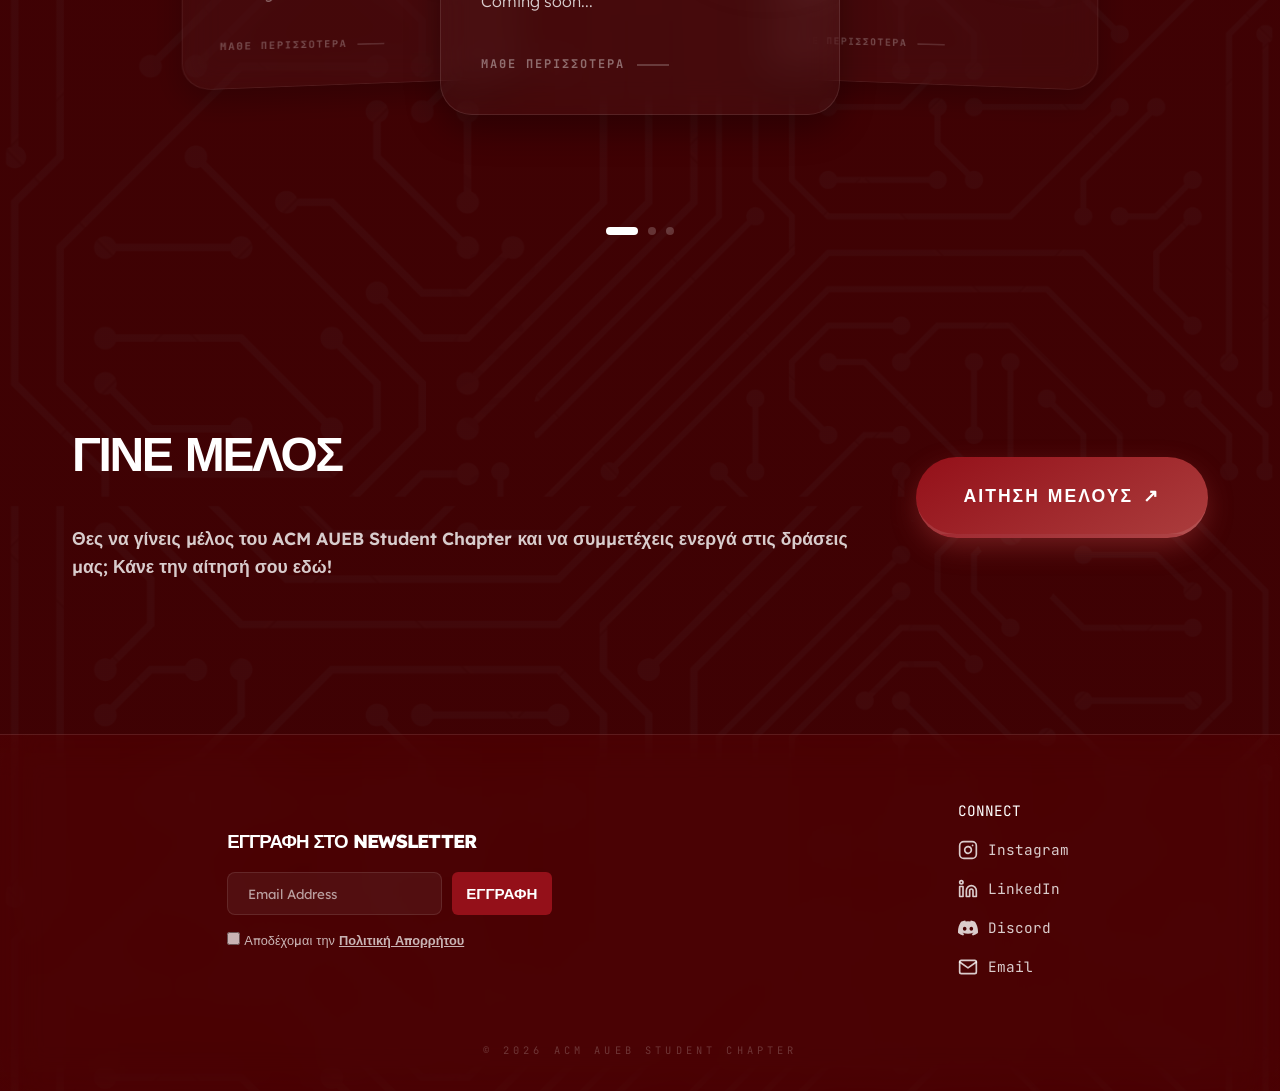
==== commit b0f88a49: "feat: refactor repo structure" ====
--- a/index.html
+++ b/index.html
@@ -14,7 +14,7 @@
   <nav id="navbar">
     <div class="nav-inner">
       <a href="#hero" class="nav-logo">
-        <img src="public/logo.png" alt="ACM AUEB Logo" onerror="this.style.display='none'" />
+        <img src="public/images/logo.png" alt="ACM AUEB Logo" onerror="this.style.display='none'" />
         <span>ACM <span class="accent">AUEB</span></span>
       </a>
       <ul class="nav-links">
@@ -46,7 +46,7 @@
         <p><span class="hero-sub font-mono" data-i18n="hero_sub">Dream it. Code it. Shape it.</span></p>
       </div>
       <div class="hero-logo-block">
-        <img src="public/logo.png" alt="ACM AUEB Image">
+        <img src="public/images/logo.png" alt="ACM AUEB Image">
       </div>
     </div>
   </section>
@@ -202,6 +202,6 @@
     </div>
   </footer>
 
-  <script src="script.js" defer></script>
+  <script src="src/script.js" defer></script>
 </body>
 </html>
--- a/style.css
+++ b/style.css
@@ -1,177 +1,147 @@
+/* Variables & Base Styles */
 :root {
   --color-space-black: #080303; 
-  --color-acm-red: #941019; /*#cc0000*/
-  /*--color-acm-bright: #ffffff; #ff6666 */
+  --color-acm-red: #941019;
+  --color-acm-coral: #d4534f; /* Solid rgb(212, 83, 79) */
+  --rgb-acm-coral: 212, 83, 79; /* For custom rgba() opacities */
+  --color-acm-glow: rgba(212, 83, 79, 0.4); /* Standard 40% glow */
   --text-primary: #ffffff;
   --text-dim: rgba(255, 255, 255, 0.8);
   --font-sans: 'Lexend', sans-serif;
   --font-mono: 'JetBrains Mono', monospace;
-  --transition: all 0.3s ease;
-}
-
-/* ─── RESET & BASE ─── */
+  --transition: 0.3s ease;
+  --surface-glass: rgba(255, 255, 255, 0.05);
+  --border-subtle: rgba(255, 255, 255, 0.1);
+}
+
 * { box-sizing: border-box; margin: 0; padding: 0; }
 html { scroll-behavior: smooth; }
 
 body {
   background-color: var(--color-space-black);
-  background-image: linear-gradient(rgba(10, 2, 2, 0.4), rgba(5, 1, 1, 0.4)), url('public/background for website.png'); 
-  
-  /* --- ΟΙ ΔΙΟΡΘΩΣΕΙΣ ΓΙΑ ΤΗΝ ΕΙΚΟΝΑ --- */
+  background-image: linear-gradient(rgba(10, 2, 2, 0.4), rgba(5, 1, 1, 0.4)), url('public/images/background.png'); 
   background-size: 100% auto; 
-  background-repeat: repeat; 
-  background-attachment: scroll; 
   background-position: top center;
-  
   color: var(--text-primary);
   font-family: var(--font-sans);
   line-height: 1.6;
   overflow-x: hidden;
 }
-
-/* ΠΡΟΣΘΗΚΗ: Ο μηχανισμός που κάνει τα χρώματα του background να "ρέουν" αργά */
-@keyframes gradientBackground {
-  0% { background-position: 0% 50%; }
-  50% { background-position: 100% 50%; }
-  100% { background-position: 0% 50%; }
-}
-
-/* ─── CUSTOM SCROLLBAR ─── */
+a {text-decoration: none; color: inherit;}
+
+/* custom scrollbar */
 ::-webkit-scrollbar { width: 8px; }
 ::-webkit-scrollbar-track { background: var(--color-space-black); }
 ::-webkit-scrollbar-thumb { background: rgba(255,255,255,0.2); border-radius: 10px; }
 ::-webkit-scrollbar-thumb:hover { background: rgba(255,255,255,0.4); }
 
-/* ─── TYPOGRAPHY & GLOWS ─── */
+/* Typography & Global Utilities */
 h1, h2, h3, h4 { font-family: var(--font-sans); font-weight: 800; text-transform: uppercase; letter-spacing: -0.05em; }
 h1 { font-size: clamp(2.5rem, 6vw, 4.5rem); line-height: 1.1; margin-bottom: 1rem; }
 h2 { font-size: clamp(2rem, 5vw, 3rem); margin-bottom: 2rem; }
+
 .font-mono { font-family: var(--font-mono); }
 .text-dim { color: var(--text-dim); }
 .text-center { text-align: center; }
 .mb-5 { margin-bottom: 2.5rem; }
-
 .accent { color: var(--text-primary); }
 .section-label { font-size: 0.85rem; color: var(--text-primary); letter-spacing: 2px; display: block; margin-bottom: 0.5rem; }
 
 .glow-text { text-shadow: 0 0 10px rgba(255, 255, 255, 0.3), 0 0 20px rgba(0, 0, 0, 0.5); }
-.accent.glow-text { text-shadow: 0 0 15px rgba(212, 83, 79, 0.5); }
-
-/* ─── LAYOUT & UTILITIES ─── */
-section, footer, h1, h2, h3,[id], p {
-  scroll-margin-top: 90px;
-}
-
-section { 
-  padding: clamp(4rem, 10vh, 8rem) 2rem; 
-  max-width: 1200px; 
-  margin: 0 auto; 
-}
-
+.accent.glow-text { text-shadow: 0 0 15px rgba(var(--rgb-acm-coral), 0.5); }
+
+[id] { scroll-margin-top: 90px; }
+section {padding: clamp(4rem, 10vh, 8rem) 2rem;}
+section, #navbar .nav-inner, .hero-layout, .footer-inner {max-width: 1200px; margin: 0 auto; }
+
+/* flex centering */
+.newsletter-section,
+.hero-section,
+.stacked-cards-container,
+.cards-wrapper,
+.nav-btn,
+.icon-box {
+  display: flex;
+  align-items: center;
+  justify-content: center;
+}
 .reveal { opacity: 0; transform: translateY(30px); transition: opacity 0.8s ease, transform 0.8s ease; }
 .reveal.visible { opacity: 1; transform: translateY(0); }
 
-/* ─── NAVIGATION ─── */
-#navbar {
-  position: fixed; top: 0; width: 100%; z-index: 1000;
-  background: rgba(72, 23, 23, 0.558); backdrop-filter: blur(12px); border-bottom: 1px solid rgba(255,255,255,0.05);
-}
-#navbar .nav-inner { max-width: 1200px; margin: 0 auto; display: flex; justify-content: space-between; align-items: center; padding: 0.8rem 2rem; }
-.nav-logo { display: flex; align-items: center; gap: 10px; text-decoration: none; color: white; font-weight: 800; font-size: 1.2rem; }
-.nav-logo img { height: 35px; width: auto; object-fit: contain; }
-.nav-links { display: flex; list-style: none; gap: 2.5rem; }
-.nav-links a { text-decoration: none; color: var(--text-dim); font-weight: 400; transition: var(--transition); }
-.nav-links a.active, .nav-links a:hover { color: white; }
-.nav-cta { background: var(--color-acm-red); padding: 8px 20px; border-radius: 6px; text-decoration: none; color: white; font-weight: 600; transition: var(--transition); }
-.nav-cta:hover { background: rgb(212, 83, 79); box-shadow: 0 0 15px rgba(212, 83, 79, 0.4); }
-
-.hamburger { display: none; cursor: pointer; background: none; border: none; }
-.hamburger span { display: block; width: 22px; height: 2px; background: white; margin: 4px 0; transition: 0.3s; }
-.mobile-menu { display: none; }
-
-
-/* ─── NEW HERO SECTION (FLEXBOX) ─── */
-.hero-section { 
-  min-height: 75vh; 
-  display: flex; 
-  align-items: center; 
-  justify-content: center; 
-  padding-top: 100px; 
-}
-
-.hero-layout {
-  display: flex;
-  align-items: center;       
-  justify-content: space-between; 
-  width: 100%;
-  max-width: 1200px;
-  margin: 0 auto;
-  gap: 1rem;                 
-}
-
-.hero-text-block {
-  flex: 1;
-  text-align: left;          
-}
-
-.hero-text-block h1 {
-  margin-bottom: 1.5rem;     
-}
-
-.hero-sub { 
-  font-size: clamp(1rem, 2vw, 1.5rem); 
-  color: var(--text-dim); 
-  display: block; 
-  letter-spacing: 0; 
-  line-height: 1.8;
-}
-
-.hero-logo-block {
-  flex: 1;
-  display: flex;
-  justify-content: center;   
-}
-
-.hero-logo-block img {
-  max-width: 100%;
-  height: 220px; 
-  width: auto; 
-  filter: drop-shadow(0 0 25px rgba(255, 255, 255, 0.15));
-}
-
-
-/* ─── GLASSMORPHISM CARDS (About Section) ─── */
+/* glassmorphism cards */
 .glass-card {
   background: rgba(255, 255, 255, 0.03);
   backdrop-filter: blur(16px);
   -webkit-backdrop-filter: blur(16px);
-  border: 1px solid rgba(255, 255, 255, 0.08);
+  border: 1px solid var(--border-subtle);
   border-radius: 2rem;
   padding: 3rem;
   position: relative;
-  overflow: hidden;
-}
-
+  overflow: hidden; 
+}
 .relative-container { position: relative; }
+.card-content { position: relative; z-index: 10; }
 .orb { position: absolute; border-radius: 50%; filter: blur(80px); z-index: 0; opacity: 0.5; }
-.orb-red { display: none; }
-.orb-white { width: 200px; height: 200px; background: rgba(255,255,255,0.1); bottom: -100px; right: -100px; }
-.card-content { position: relative; z-index: 10; }
-
+.orb-white { width: 200px; height: 200px; background: var(--border-subtle); bottom: -100px; right: -100px; }
+
+/* shared (red) buttons */
+.nav-cta, .newsletter-form button{
+  background: var(--color-acm-red);
+  color: var(--text-primary);
+  font-family: inherit;
+  font-weight: 600;
+  border: none;
+  border-radius: 6px;
+  cursor: pointer;
+  transition: var(--transition);
+}
+.nav-cta:hover,.newsletter-form button:hover{
+  background: var(--color-acm-coral); 
+  box-shadow: 0 0 15px var(--color-acm-glow);}
+
+/* Navigation */
+#navbar {
+  position: fixed; top: 0; width: 100%; z-index: 1000; -webkit-backdrop-filter: blur(12px);
+  background: rgba(72, 23, 23, 0.558); backdrop-filter: blur(12px); border-bottom: 1px solid var(--surface-glass);
+}
+#navbar .nav-inner {display: flex; justify-content: space-between; align-items: center; padding: 0.8rem 2rem; }
+.nav-logo { display: flex; align-items: center; gap: 10px;color: var(--text-primary); font-weight: 800; font-size: 1.2rem; }
+.nav-logo img { height: 35px; width: auto; object-fit: contain; }
+.nav-links { display: flex; list-style: none; gap: 2.5rem; }
+.nav-links a {color: var(--text-dim); font-weight: 400; transition: var(--transition); }
+.nav-links a.active, .nav-links a:hover { color:var(--text-primary); }
+.nav-cta {padding: 8px 20px;}
+
+/* language switcher */
+.lang-switch, .lang-switch-mobile {border: 1px solid var(--border-subtle); border-radius: 6px; transition: var(--transition);}
+.lang-switch {color: var(--text-dim); font-size: 0.95rem; font-weight: 700; margin-right: 15px; margin-left: 10px; padding: 6px 10px;}
+.lang-switch-mobile {display: inline-block; margin-top: 1rem; padding: 8px 16px; background: var(--surface-glass);}
+.lang-switch:hover {color: var(--text-primary); border-color: var(--text-primary); background: var(--surface-glass);}
+
+/* mobile hamburger */
+.hamburger { display: none; cursor: pointer; background: none; border: none; }
+.hamburger span { display: block; width: 22px; height: 2px; background: var(--text-primary); margin: 4px 0; transition: var(--transition); }
+.mobile-menu { display: none; }
+
+/* Hero & About Section */
+#hero {padding-bottom: 1rem;}
+.hero-section {min-height: 75vh; padding-top: 100px;}
+.hero-layout {display: flex; align-items: center;justify-content: space-between; width: 100%; gap: 1rem;}
+.hero-text-block {flex: 1;text-align: left;}
+.hero-text-block h1 {margin-bottom: 1.5rem;}
+.hero-sub {font-size: clamp(1rem, 2vw, 1.5rem);color: var(--text-dim);display: block;letter-spacing: 0;line-height: 1.8;}
+.hero-logo-block {flex: 1;display: flex;justify-content: center;}
+.hero-logo-block img {max-width: 100%;height: 220px;width: auto;filter: drop-shadow(0 0 25px rgba(255, 255, 255, 0.15));}
+
+#about {padding-top: 1rem;}
 .about-text { font-size: 1.1rem; color: var(--text-dim); line-height: 1.8; font-weight: 300; max-width: 800px; margin: 0 auto; text-align: center; }
 .about-text p { margin-bottom: 1.5rem; }
 .accent-link { color: var(--text-dim); font-weight: 800; text-decoration: underline; text-underline-offset: 6px; text-decoration-color: rgba(255,255,255,0.3); transition: var(--transition); }
-.accent-link:hover { color: white; text-decoration-color: white; }
-
-/* ─── TERMINAL TIMELINE (Centered) ─── */
+.accent-link:hover { color:var(--text-primary); text-decoration-color:var(--text-primary); }
+
+/* Terminal Timeline*/
 .git-log-container { position: relative; padding: 2rem 0; max-width: 1000px; margin: 0 auto; }
-
-.timeline-spine { 
-  position: absolute; left: 50%; top: 0; bottom: 0; 
-  width: 2px; background-color: rgba(212, 83, 79, 0.2); 
-  transform: translateX(-50%); z-index: 1; 
-}
-
+.timeline-spine {position: absolute; left: 50%; top: 0; bottom: 0; width: 2px; background-color: rgba(var(--rgb-acm-coral), 0.2);transform: translateX(-50%); z-index: 1; }
 .timeline-event { position: relative; display: flex; margin-bottom: 5rem; width: 100%; }
 .timeline-event .event-content { width: calc(50% - 50px); }
 
@@ -181,60 +151,41 @@
   background-color: var(--color-space-black); z-index: 2; 
   transition: var(--transition); transform: translateX(-50%); 
 }
-.timeline-event.active .timeline-node { background-color: var(--text-primary); border-color: var(--text-primary); box-shadow: 0 0 15px rgba(212, 83, 79, 0.6); }
-
-/* Left/Right Alternation */
+.timeline-event.active .timeline-node { background-color: var(--text-primary); border-color: var(--text-primary); box-shadow: 0 0 15px rgba(var(--rgb-acm-coral), 0.6); }
+
+/* left/right alternation */
 .timeline-event:nth-child(odd) { justify-content: flex-end; }
 .timeline-event:nth-child(even) { justify-content: flex-start; text-align: right; }
 .timeline-event:nth-child(even) .command-box { flex-direction: row-reverse; }
 
-/* Timeline Typography */
-.event-date { font-family: var(--font-mono); color: white; font-weight: 700; margin-bottom: 0.8rem; font-size: 1rem; }
+/* timeline typography */
+.event-date { font-family: var(--font-mono); color:var(--text-primary); font-weight: 700; margin-bottom: 0.8rem; font-size: 1rem; }
 .event-title { font-size: 1.5rem; color: var(--text-primary); margin: 1.5rem 0 0.5rem; text-transform: uppercase; letter-spacing: 1px; }
 .event-description { color: var(--text-dim); line-height: 1.6; font-size: 0.95rem; }
 
-/* Command Box */
+/* command box */
 .command-box { 
   background: rgba(20, 20, 20, 0.85); backdrop-filter: blur(8px);
   padding: 1rem 1.2rem; border-radius: 6px; 
-  border: 1px solid rgba(255, 255, 255, 0.05);
+  border: 1px solid var(--surface-glass);
   display: flex; justify-content: space-between; align-items: center;
   flex-wrap: wrap; gap: 10px;
+  -webkit-backdrop-filter: blur(8px);
 }
 .command-text { font-family: var(--font-mono); color: #d1d5db; font-size: 0.85rem; }
 .command-status { display: flex; align-items: center; gap: 10px; font-family: var(--font-mono); font-size: 0.8rem; }
 .status-check { color: #10b981; font-weight: 900; }
-.status-tag { color: #ff4d4d; background: rgba(212, 83, 79, 0.1); padding: 2px 6px; border-radius: 4px; border: 1px solid rgba(212, 83, 79, 0.3); }
-
-
-/* ─── STACKED CARDS CAROUSEL*/
-.stacked-cards-container {
-  position: relative;
-  height: 500px;
-  display: flex;
-  align-items: center;
-  justify-content: center;
-  margin: 2rem auto;
-  max-width: 1000px;
-  perspective: 1000px; 
-}
-
-.cards-wrapper {
-  position: relative;
-  width: 100%;
-  max-width: 400px;
-  height: 100%;
-  display: flex;
-  align-items: center;
-  justify-content: center;
-  transform-style: preserve-3d;
-}
+.status-tag { color: #ff4d4d; background: rgba(var(--rgb-acm-coral), 0.1); padding: 2px 6px; border-radius: 4px; border: 1px solid rgba(var(--rgb-acm-coral), 0.3); }
+
+/* Stacked Cards Carousel*/
+.stacked-cards-container {position: relative; height: 500px; margin: 2rem auto; max-width: 1000px; perspective: 1000px;}
+.cards-wrapper {position: relative; width: 100%; max-width: 400px; height: 100%; transform-style: preserve-3d;}
 
 .stacked-card {
   position: absolute;
   width: 100%;
   padding: 2.5rem;
-  transition: all 0.6s cubic-bezier(0.25, 0.8, 0.25, 1);
+  transition: transform 0.6s cubic-bezier(0.25, 0.8, 0.25, 1), opacity 0.6s cubic-bezier(0.25, 0.8, 0.25, 1);
   display: flex;
   flex-direction: column;
   align-items: flex-start;
@@ -242,272 +193,133 @@
   box-shadow: 0 15px 35px rgba(0, 0, 0, 0.3);
 }
 
-/* ─── CLASS STATES ΠΟΥ ΕΛΕΓΧΕΙ ΤΟ JS ─── */
-.card-active {
-  transform: translateX(0) scale(1) rotateY(0);
-  opacity: 1;
-  z-index: 20;
-  pointer-events: auto; /* Μόνο η μεσαία κάρτα πατιέται */
-}
-
-.card-left {
-  transform: translateX(-70%) scale(0.8) rotateY(15deg);
-  opacity: 0.7;
-  z-index: 10;
-  pointer-events: none;
-}
-
-.card-right {
-  transform: translateX(70%) scale(0.8) rotateY(-15deg);
-  opacity: 0.7;
-  z-index: 10;
-  pointer-events: none;
-}
-
-/* ─── ΚΟΥΜΠΙΑ ΚΑΙ INDICATORS ─── */
+.card-active {transform: translateX(0) scale(1) rotateY(0);opacity: 1;z-index: 20;pointer-events: auto;}
+.card-left,.card-right {opacity: 0.7; z-index: 10; pointer-events: none;}
+.card-left {transform: translateX(-70%) scale(0.8) rotateY(15deg);}
+.card-right {transform: translateX(70%) scale(0.8) rotateY(-15deg)}
+
+/* carousel buttons & indicators */
 .nav-btn {
   position: absolute; top: 50%; transform: translateY(-50%); z-index: 30;
-  background: rgba(255, 255, 255, 0.05); border: 1px solid rgba(255, 255, 255, 0.1); color: white;
-  width: 50px; height: 50px; border-radius: 50%; display: flex; align-items: center; justify-content: center;
+  background: var(--surface-glass); border: 1px solid var(--border-subtle); color: var(--text-primary);
+  width: 50px; height: 50px; border-radius: 50%;
   cursor: pointer; transition: var(--transition);
 }
-.nav-btn:hover { background: rgba(255, 255, 255, 0.15); border-color: white; transform: translateY(-50%) scale(1.1); }
-.prev-btn { left: 0; }
-.next-btn { right: 0; }
-@media (min-width: 769px) { 
-  .prev-btn { left: 2rem; } 
-  .next-btn { right: 2rem; } 
-}
+.nav-btn:hover { background: rgba(255, 255, 255, 0.15); border-color: var(--text-primary); transform: translateY(-50%) scale(1.1); }
+.prev-btn { left: 2rem; }
+.next-btn { right: 2rem; }
 
 .card-indicators { display: flex; justify-content: center; gap: 10px; margin-top: -1rem; z-index: 20; position: relative;}
-.indicator { width: 8px; height: 8px; border-radius: 50%; background: rgba(255, 255, 255, 0.2); border: none; cursor: pointer; transition: all 0.3s ease; }
-.indicator.active { width: 32px; border-radius: 4px; background: white; }
-
-/* ─── ΕΣΩΤΕΡΙΚΑ ΣΤΥΛ ΚΑΡΤΑΣ ─── */
+.indicator { width: 8px; height: 8px; border-radius: 50%; background: rgba(255, 255, 255, 0.2); border: none; cursor: pointer; transition: var(--transition); }
+.indicator.active { width: 32px; border-radius: 4px; background: var(--text-primary); }
+
+/* card inner elements */
 .card-glow { position: absolute; top: 0; right: 0; width: 140px; height: 140px; border-radius: 50%; filter: blur(55px); opacity: 0.08; transition: opacity 0.4s; pointer-events: none; }
-.stacked-card.card-active:hover .card-glow { opacity: 0.2; }
-.glow-white { background: linear-gradient(to bottom right, #ffffff, #aaaaaa); }
+.glow-white { background: linear-gradient(to bottom right, var(--text-primary), #aaaaaa); }
 .glow-dark { background: linear-gradient(to bottom right, #777777, #111111); }
-.icon-box { width: 56px; height: 56px; border-radius: 16px; background: rgba(255,255,255,0.05); border: 1px solid rgba(255,255,255,0.1); display: flex; align-items: center; justify-content: center; margin-bottom: 2rem; transition: border-color 0.4s; }
-.stacked-card.card-active:hover .icon-box { border-color: rgba(255,255,255,0.5); }
-.icon-box svg { color: white; transition: transform 0.4s; }
-.stacked-card.card-active:hover .icon-box svg { transform: scale(1.1); }
+
+.icon-box svg { color: var(--text-primary); transition: transform 0.4s; }
+.icon-box { width: 56px; height: 56px; border-radius: 16px; background: var(--surface-glass); border: 1px solid var(--border-subtle); margin-bottom: 2rem; transition: border-color 0.4s; }
 .stacked-card h3 { font-size: 1.5rem; margin-bottom: 1rem; letter-spacing: -0.02em; }
 .stacked-card p { flex-grow: 1; margin-bottom: 2.5rem; font-weight: 300; }
 .card-link { display: flex; align-items: center; gap: 12px; font-size: 0.75rem; font-weight: 700; letter-spacing: 2px; color: rgba(255,255,255,0.4); text-transform: uppercase; transition: color 0.4s; cursor: pointer; }
-.stacked-card.card-active:hover .card-link { color: white; }
 .link-line { width: 32px; height: 2px; background: rgba(255,255,255,0.2); transition: width 0.4s, background 0.4s; }
-.stacked-card.card-active:hover .link-line { width: 48px; background: white; }
-
-
-/* ─── JOIN SECTION ─── */
+
+/* active card hover effects */
+.stacked-card.card-active:hover .card-glow { opacity: 0.2; }
+.stacked-card.card-active:hover .icon-box { border-color: rgba(255,255,255,0.5); }
+.stacked-card.card-active:hover .icon-box svg { transform: scale(1.1); }
+.stacked-card.card-active:hover .card-link { color: var(--text-primary); }
+.stacked-card.card-active:hover .link-line { width: 48px; background: var(--text-primary); }
+
+/* Join, Newsletter & Footer*/
 .join-section { display: flex; justify-content: space-between; align-items: center; gap: 4rem; flex-wrap: wrap; }
 .join-content { flex: 1; min-width: 300px; }
 .join-content p { font-size: 1.1rem; color: var(--text-dim); font-weight: 600; }
 
 .btn-mega {
   background: linear-gradient(150deg, var(--color-acm-red), #ab3d3d);
-  color: white; padding: 1.5rem 3rem; border-radius: 50px;
-  font-weight: 900; font-size: 1.1rem; letter-spacing: 2px; text-decoration: none;
-  border-bottom: 4px solid rgba(0,0,0,0.3);
+  color: var(--text-primary); padding: 1.5rem 3rem; border-radius: 50px;
+  font-weight: 900; font-size: 1.1rem; letter-spacing: 2px;
+  border-bottom: 4px solid var(--border-subtle);
   display: flex; align-items: center; gap: 10px;
-  box-shadow: 0 10px 30px -5px rgba(212, 83, 79, 0.4);
-  transition: all 0.3s cubic-bezier(0.4, 0, 0.2, 1);
-}
-.btn-mega:hover { transform: translateY(-5px) scale(1.02); box-shadow: 0 20px 40px -10px rgba(212, 83, 79, 0.6); }
-
-/* ─── FOOTER ─── */
-.glass-footer { background: rgba(139, 0, 0, 0.15); backdrop-filter: blur(20px); border-top: 1px solid rgba(255,255,255,0.05); padding: 4rem 2rem 2rem; margin-top: 4rem; }
-.footer-inner { max-width: 1200px; margin: 0 auto; display: flex; justify-content: space-around; flex-wrap: wrap; gap: 3rem; margin-bottom: 4rem; }
+  box-shadow: 0 10px 30px -5px var(--color-acm-glow);
+  transition: transform 0.3s cubic-bezier(0.4, 0, 0.2, 1), box-shadow 0.3s cubic-bezier(0.4, 0, 0.2, 1);
+}
+.btn-mega:hover { transform: translateY(-5px) scale(1.02); box-shadow: 0 20px 40px -10px rgba(var(--rgb-acm-coral), 0.6); }
+
+/* newsletter */
+.newsletter-section {padding: 0.1rem 1rem;}
+.newsletter-form {display: flex; gap: 10px; margin-top: 1rem; justify-content: center;}
+.newsletter-form input {
+  padding: 12px 20px;
+  border-radius: 8px;
+  border: 1px solid var(--border-subtle);
+  background: var(--surface-glass);
+  color: var(--text-primary);
+  outline: none;
+  flex: 1;
+  max-width: 350px;
+  font-family: inherit;
+}
+.newsletter-form input::placeholder {color: rgba(255, 255, 255, 0.6);}
+.newsletter-form button {font-size: 0.95rem;padding: 12px 14px;white-space: nowrap;}
+.newsletter-form button:hover {transform: translateY(-2px);}
+.agree-terms {font-size: 0.8rem;margin-top: 15px;opacity: 0.7;}
+
+/* footer */
+.glass-footer { background: rgba(139, 0, 0, 0.15); backdrop-filter: blur(20px); border-top: 1px solid var(--border-subtle); padding: 4rem 2rem 2rem; margin-top: 4rem;-webkit-backdrop-filter: blur(20px); }
+.footer-inner {display: flex; justify-content: space-around; flex-wrap: wrap; gap: 3rem; margin-bottom: 4rem; }
 .footer-brand { display: flex; align-items: center; gap: 2rem; max-width: 400px; }
 .footer-brand img { width: 80px; height: 80px; object-fit: contain; }
 .footer-social { display: flex; flex-direction: column; gap: 1rem; font-size: 0.9rem; }
-.footer-social a { color: var(--text-dim); text-decoration: none; transition: color 0.3s; }
-.footer-social a:hover { color: white; }
-.footer-copyright { text-align: center; font-size: 0.65rem; letter-spacing: 0.4em; color: rgba(255,255,255,0.2); }
-
-/* --- Στοίχιση Εικονιδίων και Κειμένου στα Social Links --- */
-.social-link {
-  display: flex;
-  align-items: center;
-  gap: 10px; 
-  transition: all 0.3s ease;
-}
-.social-link:hover svg {
-  stroke: var(--text-primary);
-  transform: scale(1.1);
-}
-.social-link:hover .discord-icon {
-  fill: var(--text-primary);
-}
-
-
-/* ─── PADDING ADJUSTMENTS ─── */
-#hero {
-  padding-bottom: 1rem; 
-}
-#about {
-  padding-top: 1rem; 
-}
-
-
-/* ─── RESPONSIVENESS (All Mobile Rules Grouped Here) ─── */
+.footer-social a { color: var(--text-dim); transition: var(--transition); }
+.footer-social a:hover { color: var(--text-primary); }
+.footer-copyright { text-align: center; font-size: 0.65rem; letter-spacing: 0.4em; color: rgba(255,255,255,0.2);}
+
+.social-link {display: flex;align-items: center;gap: 10px;transition: var(--transition);}
+.social-link:hover svg {stroke: var(--text-primary);transform: scale(1.1);}
+.social-link:hover .discord-icon {fill: var(--text-primary);}
+
+/* Responsiveness */
 @media (max-width: 768px) {
-  /* Nav & Footer */
+  /* navigation */
   .nav-links, .nav-cta { display: none !important; }
-
-  .hamburger { display: block; }
+  .lang-switch {margin-right: 10px;}
+  .hamburger, .mobile-menu.active { display: block; }
   .mobile-menu { 
     position: absolute; 
     top: 100%; 
     left: 0; 
     width: 100%; 
+    padding: 2rem; 
     background: rgba(40, 10, 10, 0.95); 
     backdrop-filter: blur(12px);
-    padding: 2rem; 
-    border-bottom: 1px solid rgba(255,255,255,0.1); 
+    -webkit-backdrop-filter:blur(12px);
+    border-bottom: 1px solid var(--border-subtle, rgba(255, 255, 255, 0.1));
   }
-  .mobile-menu.active { display: block; }
   .mobile-menu li { margin-bottom: 1.5rem; text-align: center; list-style: none; }
-  .mobile-menu a { text-decoration: none; color: white; font-size: 1.1rem; }
-  .join-section { flex-direction: column; text-align: center; }
-  .footer-inner { flex-direction: column; align-items: center; text-align: center; }
-  .footer-brand { flex-direction: column; }
+  .mobile-menu a {color: var(--text-primary); font-size: 1.1rem; }
   
-  /* Hero Flexbox Override */
-  .hero-layout {
-    flex-direction: column;
-    text-align: center;
-    gap: 2.5rem;
-  }
-  .hero-text-block {
-    text-align: center;
-  }
-  .hero-logo-block img {
-    width: 280px; 
-  }
-
-  /* Cards Override */
-  .card-left { transform: translateX(-40%) scale(0.8) rotateY(0); }
-  .card-right { transform: translateX(40%) scale(0.8) rotateY(0); }
-
-  /* Timeline Override */
+  /* footer, join, newsletter */
+  .join-section, .footer-inner, .footer-brand, .newsletter-form {flex-direction: column;align-items: center;text-align: center; }
+  .newsletter-form input, .newsletter-form button {width: 100%; max-width: 100%;}
+  
+  /* hero */
+  .hero-layout {flex-direction: column; text-align: center; gap: 2.5rem;}
+  .hero-text-block {text-align: center;}
+  .hero-logo-block img {width: 280px;}
+
+  /* stacked cards */
+  .prev-btn {left: 0;} 
+  .next-btn {right: 0;} 
+  .card-left {transform: translateX(-40%) scale(0.8) rotateY(0); }
+  .card-right {transform: translateX(40%) scale(0.8) rotateY(0); }
+
+  /* timeline */
   .timeline-spine { left: 20px; transform: none; }
   .timeline-event .timeline-node { left: 20px; transform: translateX(-50%); }
   .timeline-event:nth-child(odd), .timeline-event:nth-child(even) { justify-content: flex-end; text-align: left; }
   .timeline-event .event-content { width: calc(100% - 50px); }
   .timeline-event:nth-child(even) .command-box { flex-direction: row; }
-}
-
-
-
-
-/* --- NEWSLETTER SECTION --- */
-.newsletter-section {
-  padding: 0.1rem 1rem;
-  display: flex;
-  justify-content: center;
-  align-items: center;
-}
-
-
-.newsletter-form {
-  display: flex;
-  gap: 10px;
-  margin-top: 1rem;
-  justify-content: center;
-}
-
-.newsletter-form input {
-  padding: 12px 20px;
-  border-radius: 8px;
-  border: 1px solid rgba(255, 255, 255, 0.2);
-  background: rgba(255, 255, 255, 0.1);
-  color: #fff;
-  outline: none;
-  flex: 1;
-  max-width: 350px;
-  font-family: inherit;
-}
-
-.newsletter-form input::placeholder {
-  color: rgba(255, 255, 255, 0.6);
-}
-
-.agree-terms {
-  font-size: 0.8rem;
-  margin-top: 15px;
-  opacity: 0.7;
-}
-
-/* Ανταπόκριση για κινητά (Mobile Responsiveness) */
-@media (max-width: 600px) {
-  .newsletter-form {
-    flex-direction: column;
-    align-items: center;
-  }
-  .newsletter-form input {
-    width: 100%;
-    max-width: 100%;
-  }
-  .newsletter-form button {
-    width: 100%;
-  }
-}
-
-  /* --- Στυλ για το κουμπί του Newsletter (Ίδια εμφάνιση με το ΓΙΝΕ ΜΕΛΟΣ) --- */
-.newsletter-form button {
-  background: var(--color-acm-red);
-  color: white;
-  font-family: inherit;
-  font-weight: 600;
-  font-size: 0.95rem;
-  padding: 12px 14px; /* 12px για να έχει ακριβώς το ίδιο ύψος με το πεδίο του email δίπλα του */
-  border: none;
-  border-radius: 6px;
-  cursor: pointer;
-  transition: var(--transition);
-  white-space: nowrap; /* Αποτρέπει την αλλαγή γραμμής στο κείμενο του κουμπιού */
-}
-.newsletter-form button:hover {
-  background: rgb(212, 83, 79);
-  box-shadow: 0 0 15px rgba(212, 83, 79, 0.4);
-  transform: translateY(-2px); 
-}
-
-
-
-/* --- LANGUAGE SWITCHER --- */
-.lang-switch {
-  color: var(--text-dim);
-  text-decoration: none;
-  font-size: 0.95rem;
-  font-weight: 700;
-  margin-right: 15px;
-  margin-left: 10px;
-  padding: 6px 10px;
-  border: 1px solid rgba(255, 255, 255, 0.2);
-  border-radius: 6px;
-  transition: var(--transition);
-}
-
-.lang-switch:hover {
-  color: white;
-  border-color: white;
-  background: rgba(255, 255, 255, 0.1);
-}
-
-.lang-switch-mobile {
-  display: inline-block;
-  margin-top: 1rem;
-  padding: 8px 16px;
-  background: rgba(255, 255, 255, 0.1);
-  border-radius: 6px;
-  border: 1px solid rgba(255, 255, 255, 0.2);
-}
-
-@media (max-width: 900px) {
-  .lang-switch {
-    margin-right: 10px;
-  }
 }
